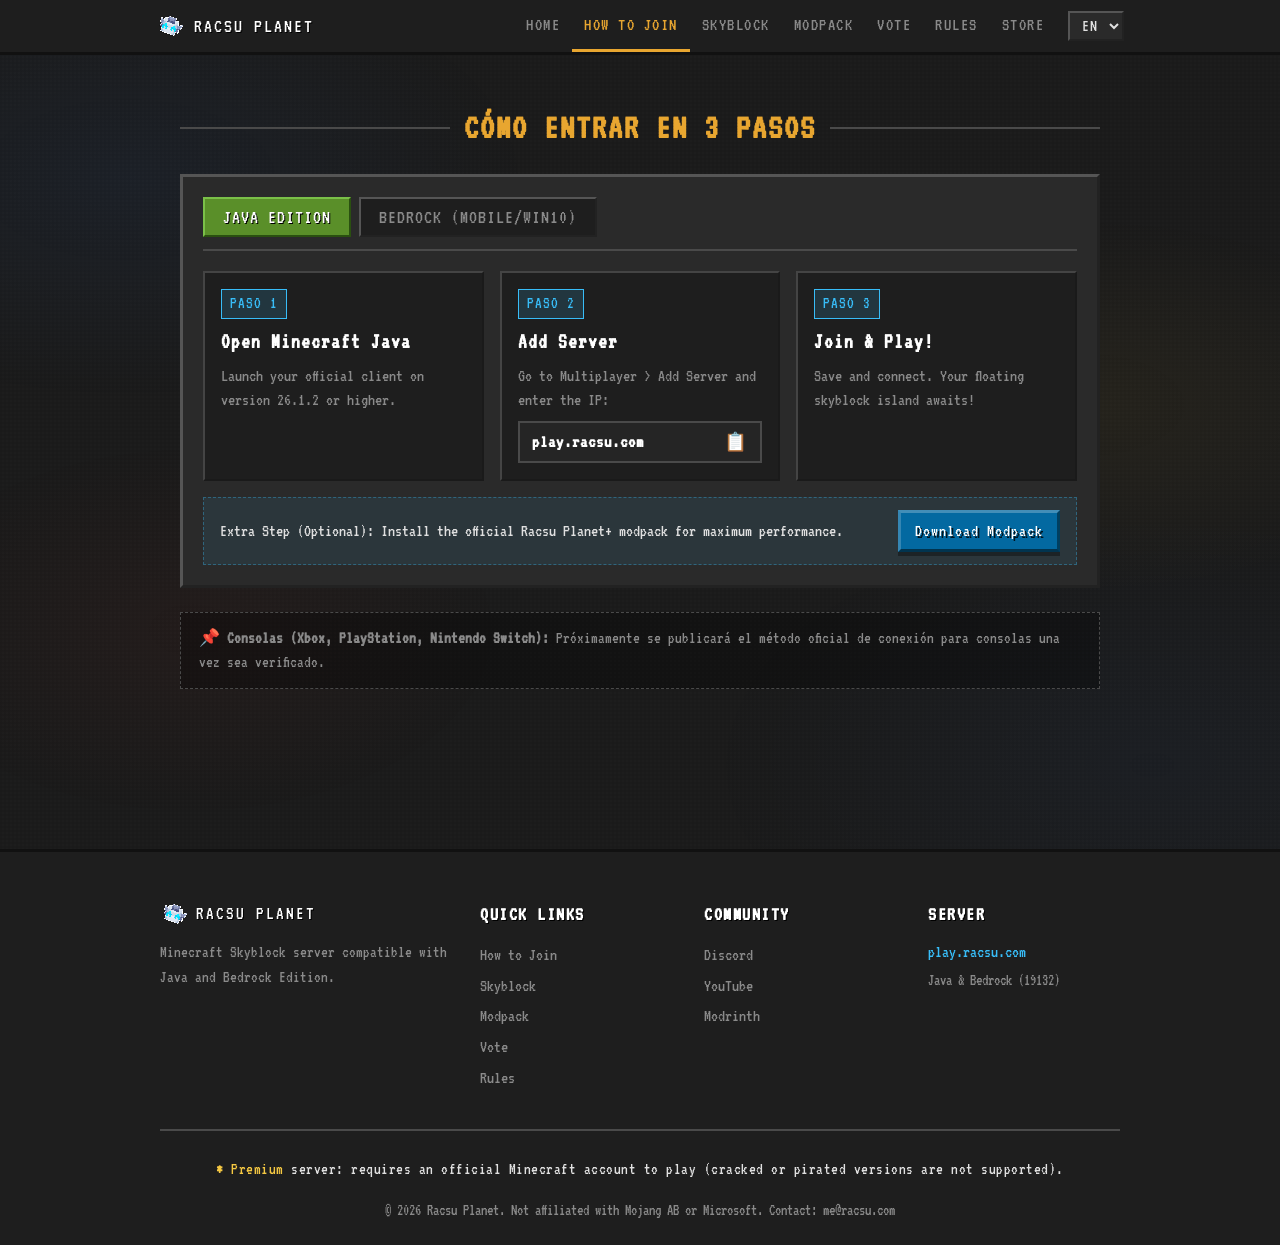
==== como-entrar/index.html @ 2c07a988 "feat: live server status and 3-step connection guide" ====
<!DOCTYPE html>
<html lang="es">
<head>
  <meta charset="UTF-8">
  <meta name="viewport" content="width=device-width, initial-scale=1.0">
  <title>Cómo Entrar a Racsu Planet | Guía Java & Bedrock</title>
  <meta name="description" content="Guía paso a paso para jugar en Racsu Planet Skyblock en Minecraft Java Edition (26.1.2+) y Bedrock Edition (Puerto 19132).">
  <link rel="canonical" href="https://racsu.com/como-entrar/">
  <link rel="icon" href="/resources/logo.png" type="image/png" sizes="32x32">
  <link href="https://fonts.googleapis.com/css2?family=VT323&display=swap" rel="stylesheet">
  <link rel="stylesheet" href="/assets/css/main.css">

  <!-- Open Graph / Twitter -->
  <meta property="og:title" content="Cómo Entrar a Racsu Planet | Guía Java & Bedrock">
  <meta property="og:description" content="Aprende a conectarte a play.racsu.com en 3 pasos en Java o Bedrock Edition.">
  <meta property="og:image" content="https://racsu.com/assets/og-image.png">
  <meta property="og:url" content="https://racsu.com/como-entrar/">
  <meta property="og:type" content="article">
  <meta name="twitter:card" content="summary_large_image">
</head>
<body>

  <!-- NAVBAR -->
  <nav class="navbar">
    <div class="navbar-inner">
      <a class="navbar-logo" href="/">
        <img src="/resources/logo.png" alt="Racsu Planet">
        <span>Racsu Planet</span>
      </a>
      <div class="nav-links">
        <a class="nav-link" href="/" data-i18n="nav_home">Inicio</a>
        <a class="nav-link active" href="/como-entrar" data-i18n="nav_how_to_join">Cómo Entrar</a>
        <a class="nav-link" href="/skyblock" data-i18n="nav_skyblock">Skyblock</a>
        <a class="nav-link" href="/modpack" data-i18n="nav_modpack">Modpack</a>
        <a class="nav-link" href="/votar" data-i18n="nav_vote">Votar</a>
        <a class="nav-link" href="/reglas" data-i18n="nav_rules">Reglas</a>
        <a class="nav-link" href="https://tienda.racsu.com" target="_blank" rel="noopener noreferrer" data-i18n="nav_store">Tienda</a>
      </div>
      <div class="lang-selector-container">
        <select id="lang-select" class="lang-select" onchange="changeLanguage(this.value)" aria-label="Language selector">
          <option value="es">ES</option>
          <option value="en">EN</option>
          <option value="pt">PT</option>
        </select>
      </div>
    </div>
  </nav>

  <main class="page-body">
    <header class="section-header" style="margin-top: 48px;">
      <span class="line"></span>
      <h1 style="font-size: 2.2rem; color: var(--ore-orange); text-transform: uppercase; letter-spacing: 2px;">Cómo Entrar en 3 Pasos</h1>
      <span class="line"></span>
    </header>

    <div class="guide-container">
      <div class="guide-tabs">
        <button class="tab-btn active" id="tab-btn-java" onclick="switchGuideTab('java')" data-i18n="guide_tab_java">Java Edition</button>
        <button class="tab-btn" id="tab-btn-bedrock" onclick="switchGuideTab('bedrock')" data-i18n="guide_tab_bedrock">Bedrock (Móvil/Win10)</button>
      </div>

      <!-- Java Steps -->
      <div class="steps-grid" id="guide-java-content">
        <div class="step-card">
          <span class="step-badge">Paso 1</span>
          <h3 data-i18n="guide_step1_java_title">Abre Minecraft Java</h3>
          <p data-i18n="guide_step1_java_desc">Inicia tu cliente oficial en versión 26.1.2 o superior.</p>
        </div>
        <div class="step-card">
          <span class="step-badge">Paso 2</span>
          <h3 data-i18n="guide_step2_java_title">Añadir Servidor</h3>
          <p data-i18n="guide_step2_java_desc">Entra a Multijugador > Añadir Servidor y escribe la IP:</p>
          <button class="copy-pill-btn" onclick="copyIP()">
            <strong id="ip-text">play.racsu.com</strong>
            <span>📋</span>
          </button>
        </div>
        <div class="step-card">
          <span class="step-badge">Paso 3</span>
          <h3 data-i18n="guide_step3_java_title">¡A Jugar!</h3>
          <p data-i18n="guide_step3_java_desc">Guarda y conéctate. ¡Tu isla flotante te espera!</p>
        </div>
      </div>

      <!-- Bedrock Steps -->
      <div class="steps-grid" id="guide-bedrock-content" style="display: none;">
        <div class="step-card">
          <span class="step-badge">Paso 1</span>
          <h3 data-i18n="guide_step1_bedrock_title">Abre Minecraft Bedrock</h3>
          <p data-i18n="guide_step1_bedrock_desc">Desde Windows 10/11, Android o iOS con cuenta oficial.</p>
        </div>
        <div class="step-card">
          <span class="step-badge">Paso 2</span>
          <h3 data-i18n="guide_step2_bedrock_title">Añadir a Servidores</h3>
          <p data-i18n="guide_step2_bedrock_desc">Pestaña Servidores > Añadir Servidor. Ingresa la IP y el Puerto:</p>
          <button class="copy-pill-btn" onclick="copyIP()" style="margin-bottom: 6px;">
            <span>IP: <strong>play.racsu.com</strong></span>
            <span>📋</span>
          </button>
          <button class="copy-pill-btn" onclick="copyBedrockPort()">
            <span>Puerto: <strong id="port-text">19132</strong></span>
            <span>📋</span>
          </button>
        </div>
        <div class="step-card">
          <span class="step-badge">Paso 3</span>
          <h3 data-i18n="guide_step3_bedrock_title">Conéctate</h3>
          <p data-i18n="guide_step3_bedrock_desc">Presiona Jugar y comienza tu aventura en Skyblock.</p>
        </div>
      </div>

      <!-- Modpack Extra -->
      <div class="step-modpack-extra">
        <p data-i18n="guide_modpack_tip">Paso Extra (Opcional): Instala el modpack oficial Racsu Planet+ para máxima optimización.</p>
        <a href="https://modrinth.com/modpack/racsu-planet" target="_blank" rel="noopener noreferrer" class="mc-btn sky-btn" style="padding: 6px 14px; font-size: 1.1rem;">
          <span data-i18n="guide_modpack_btn">Descargar Modpack</span>
        </a>
      </div>
    </div>

    <!-- Notice about Consoles (TODO pending confirmation) -->
    <div style="margin-top: 24px; padding: 14px 18px; background: rgba(0,0,0,0.3); border: 1px dashed var(--ore-border); font-size: 1.05rem; color: var(--ore-text-dim);">
      📌 <strong>Consolas (Xbox, PlayStation, Nintendo Switch):</strong> Próximamente se publicará el método oficial de conexión para consolas una vez sea verificado.
    </div>
  </main>

  <!-- FOOTER -->
  <footer class="site-footer">
    <div class="footer-inner">
      <div class="footer-brand">
        <a class="footer-logo" href="/">
          <img src="/resources/logo.png" alt="Racsu Planet">
          <span>Racsu Planet</span>
        </a>
        <p data-i18n="footer_brand_desc">Servidor de Minecraft Skyblock compatible con Java y Bedrock Edition.</p>
      </div>
      <div class="footer-col">
        <h3 data-i18n="footer_links_title">Links Rápidos</h3>
        <a href="/como-entrar" data-i18n="nav_how_to_join">Cómo Entrar</a>
        <a href="/skyblock" data-i18n="nav_skyblock">Skyblock</a>
        <a href="/modpack" data-i18n="nav_modpack">Modpack</a>
        <a href="/votar" data-i18n="nav_vote">Votar</a>
        <a href="/reglas" data-i18n="nav_rules">Reglas</a>
      </div>
      <div class="footer-col">
        <h3 data-i18n="footer_community_title">Comunidad</h3>
        <a href="https://discord.racsu.com" target="_blank" rel="noopener noreferrer">Discord</a>
        <a href="https://www.youtube.com/@RacsuPlanet" target="_blank" rel="noopener noreferrer">YouTube</a>
        <a href="https://modrinth.com/server/racsuplanet" target="_blank" rel="noopener noreferrer">Modrinth</a>
      </div>
      <div class="footer-col">
        <h3 data-i18n="footer_server_title">Servidor</h3>
        <p style="color:var(--ore-sky); font-size:1.1rem;">play.racsu.com</p>
        <p style="color:var(--ore-text-dim); font-size:1rem; margin-top:4px;">Java & Bedrock (19132)</p>
      </div>
    </div>
    <div class="footer-bottom">
      <p class="footer-disclaimer" id="disclaimer" data-i18n="footer_disclaimer" data-i18n-html="true"><span class="hl-star">*</span> Servidor <span class="hl-gold">Premium</span>: requiere una cuenta legal de Minecraft para jugar (no compatible con versiones crackeadas o pirateadas).</p>
      <p data-i18n="footer_copyright">© 2026 Racsu Planet. No afiliado con Mojang AB ni Microsoft. Contacto: me@racsu.com</p>
    </div>
  </footer>

  <script src="/assets/js/i18n.js"></script>
  <script src="/assets/js/main.js"></script>
</body>
</html>
---- assets/css/main.css ----
/* ─── RACSU PLANET OREUI DESIGN SYSTEM & STYLES ─── */
:root {
  --ore-bg: #1a1a1a;
  --ore-panel: #2a2a2a;
  --ore-panel-light: #3a3a3a;
  --ore-panel-dark: #1e1e1e;
  --ore-border: #4a4a4a;
  --ore-border-dark: #111111;
  --ore-green: #5a8f29;
  --ore-green-hover: #6aaf32;
  --ore-green-dark: #3d6b1a;
  --ore-red: #c13b2a;
  --ore-red-hover: #d4483a;
  --ore-orange: #e8a630;
  --ore-gold: #f5c842;
  --ore-blue: #5865F2;
  --ore-sky: #38bdf8;
  --ore-sky-dark: #0ea5e9;
  --ore-text: #e0e0e0;
  --ore-text-dim: #8a8a8a;
  --ore-text-bright: #ffffff;
  --ore-shadow: rgba(0, 0, 0, 0.5);
  --font-pixel: 'VT323', monospace;
  --font-sans: system-ui, -apple-system, BlinkMacSystemFont, 'Segoe UI', Roboto, sans-serif;
}

html {
  scroll-behavior: smooth;
  scroll-padding-top: 64px;
  overflow-x: hidden;
  width: 100%;
}

* {
  margin: 0;
  padding: 0;
  box-sizing: border-box;
}

body {
  background: var(--ore-bg);
  color: var(--ore-text);
  font-family: var(--font-pixel);
  min-height: 100vh;
  overflow-x: hidden;
  width: 100%;
  image-rendering: pixelated;
  line-height: 1.4;
}

/* ─── PIXELATED GRID OVERLAY ─── */
body::before {
  content: '';
  position: fixed;
  inset: 0;
  background:
    repeating-linear-gradient(0deg, transparent, transparent 2px, rgba(255, 255, 255, 0.008) 2px, rgba(255, 255, 255, 0.008) 4px),
    repeating-linear-gradient(90deg, transparent, transparent 2px, rgba(255, 255, 255, 0.008) 2px, rgba(255, 255, 255, 0.008) 4px);
  z-index: 0;
  pointer-events: none;
}

/* ─── AMBIENT COLOR GLOWS ─── */
body::after {
  content: '';
  position: fixed;
  inset: 0;
  background:
    radial-gradient(ellipse 45% 35% at 10% 20%, rgba(56, 130, 248, 0.06) 0%, transparent 70%),
    radial-gradient(ellipse 40% 30% at 85% 45%, rgba(245, 200, 66, 0.05) 0%, transparent 70%),
    radial-gradient(ellipse 35% 30% at 15% 70%, rgba(220, 60, 40, 0.045) 0%, transparent 70%),
    radial-gradient(ellipse 50% 40% at 90% 85%, rgba(56, 130, 248, 0.04) 0%, transparent 70%);
  z-index: 0;
  pointer-events: none;
}

/* ─── NAVBAR ─── */
.navbar {
  background: var(--ore-panel-dark);
  border-bottom: 3px solid var(--ore-border-dark);
  position: sticky;
  top: 0;
  z-index: 100;
}

.navbar-inner {
  display: flex;
  align-items: center;
  height: 52px;
  max-width: 1000px;
  margin: 0 auto;
  padding: 0 16px;
}

.navbar-logo {
  display: flex;
  align-items: center;
  gap: 10px;
  padding: 0;
  text-decoration: none;
}

.navbar-logo img {
  width: 28px;
  height: 28px;
  object-fit: contain;
  image-rendering: pixelated;
}

.navbar-logo span {
  font-size: 1.25rem;
  color: var(--ore-text-bright);
  text-transform: uppercase;
  letter-spacing: 2px;
  text-shadow: 1px 1px 0 #000;
}

.nav-links {
  display: flex;
  align-items: center;
  gap: 0;
  margin-left: auto;
}

.nav-link {
  display: flex;
  align-items: center;
  padding: 0 12px;
  font-family: var(--font-pixel);
  font-size: 1.15rem;
  color: var(--ore-text-dim);
  text-decoration: none;
  text-transform: uppercase;
  letter-spacing: 1.5px;
  border-bottom: 3px solid transparent;
  transition: color 0.15s, border-color 0.15s;
  height: 52px;
}

.nav-link:hover {
  color: var(--ore-text-bright);
}

.nav-link.active {
  color: var(--ore-orange);
  border-bottom-color: var(--ore-orange);
}

/* ─── LANGUAGE SELECTOR ─── */
.lang-selector-container {
  display: flex;
  align-items: center;
  margin-left: 12px;
}

.lang-select {
  background: var(--ore-panel);
  border: 2px solid var(--ore-border);
  border-top-color: #555;
  border-left-color: #555;
  border-right-color: #222;
  border-bottom-color: #222;
  color: var(--ore-text);
  font-family: var(--font-pixel);
  font-size: 1.1rem;
  padding: 3px 8px;
  cursor: pointer;
  outline: none;
  text-transform: uppercase;
  letter-spacing: 1px;
  transition: border-color 0.1s, background-color 0.1s;
}

.lang-select:hover {
  border-color: var(--ore-orange);
  background: var(--ore-panel-light);
  color: var(--ore-text-bright);
}

.lang-select:focus {
  border-color: var(--ore-gold);
}

.lang-select option {
  background: var(--ore-panel-dark);
  color: var(--ore-text);
}

/* ─── HERO SECTION ─── */
.hero {
  position: relative;
  z-index: 1;
  text-align: center;
  padding: 56px 20px 48px;
  overflow: hidden;
  background: url('/resources/banner.png') center center / cover no-repeat;
}

.hero::before {
  content: '';
  position: absolute;
  inset: 0;
  background:
    linear-gradient(180deg, rgba(26, 26, 26, 0.65) 0%, rgba(26, 26, 26, 0.88) 100%),
    radial-gradient(ellipse 80% 60% at 50% 40%, rgba(56, 189, 248, 0.08) 0%, transparent 70%),
    radial-gradient(ellipse 50% 30% at 50% 100%, rgba(90, 143, 41, 0.12) 0%, transparent 60%);
  pointer-events: none;
  z-index: 0;
}

.hero > * {
  position: relative;
  z-index: 1;
}

.logo-wrap {
  display: inline-block;
  width: 130px;
  height: 130px;
  margin-bottom: 12px;
}

.logo-wrap img {
  width: 100%;
  height: 100%;
  object-fit: contain;
  filter: drop-shadow(0 4px 16px rgba(0, 0, 0, 0.9));
  animation: float 3.5s ease-in-out infinite;
}

@keyframes float {
  0%, 100% { transform: translateY(0); }
  50% { transform: translateY(-8px); }
}

.hero h1 {
  font-size: clamp(2.8rem, 9vw, 4.6rem);
  text-transform: uppercase;
  color: var(--ore-text-bright);
  text-shadow: 3px 3px 0 #000, 1px 1px 0 #000;
  letter-spacing: 3px;
  line-height: 1;
}

.hero .tagline {
  font-size: 1.45rem;
  color: var(--ore-text-dim);
  margin-top: 8px;
  letter-spacing: 1px;
}

.hero .tagline .hl {
  color: var(--ore-green);
  text-shadow: 1px 1px 0 rgba(0, 0, 0, 0.5);
}

.hero .tagline .hl-star {
  color: var(--ore-gold);
  font-size: 1.4rem;
  margin-left: 2px;
  vertical-align: text-top;
  text-decoration: none;
  display: inline-block;
  cursor: pointer;
  line-height: 1;
  transition: transform 0.15s, color 0.15s;
}

.hero .tagline .hl-star:hover {
  color: #fff;
  transform: scale(1.3);
}

/* ─── LIVE SERVER STATUS BAR ─── */
.live-status-bar {
  display: inline-flex;
  flex-wrap: wrap;
  align-items: center;
  justify-content: center;
  gap: 14px;
  margin-top: 18px;
  padding: 8px 18px;
  background: rgba(18, 18, 18, 0.85);
  border: 2px solid var(--ore-border);
  border-top-color: #555;
  border-left-color: #555;
  border-right-color: #1a1a1a;
  border-bottom-color: #1a1a1a;
  box-shadow: 0 4px 12px rgba(0, 0, 0, 0.6);
  font-size: 1.15rem;
  letter-spacing: 0.5px;
}

.status-indicator {
  display: inline-flex;
  align-items: center;
  gap: 8px;
  font-weight: bold;
}

.status-dot {
  width: 10px;
  height: 10px;
  border-radius: 50%;
  display: inline-block;
  background: #888;
}

.status-dot.online {
  background: #22c55e;
  box-shadow: 0 0 10px #22c55e;
  animation: pulse-dot 2s infinite;
}

.status-dot.offline {
  background: #ef4444;
  box-shadow: 0 0 8px #ef4444;
}

@keyframes pulse-dot {
  0%, 100% { transform: scale(1); opacity: 1; }
  50% { transform: scale(1.2); opacity: 0.75; }
}

.status-players {
  color: var(--ore-text-bright);
}

.status-players strong {
  color: var(--ore-green-hover);
}

.status-version {
  color: var(--ore-sky);
  padding-left: 8px;
  border-left: 1px solid rgba(255, 255, 255, 0.15);
}

.status-discord {
  color: #a5b4fc;
  padding-left: 8px;
  border-left: 1px solid rgba(255, 255, 255, 0.15);
  display: inline-flex;
  align-items: center;
  gap: 6px;
}

.status-discord svg {
  width: 16px;
  height: 16px;
}

/* ─── HERO CTA BUTTONS ─── */
.hero-btns {
  display: flex;
  flex-direction: column;
  align-items: center;
  gap: 12px;
  margin-top: 24px;
}

.connect-card {
  background: linear-gradient(135deg, var(--ore-green) 0%, var(--ore-green-dark) 100%);
  border: 3px solid;
  border-top-color: #7ac048;
  border-left-color: #7ac048;
  border-right-color: #2a5010;
  border-bottom-color: #2a5010;
  padding: 14px 28px;
  min-width: 290px;
  display: inline-flex;
  align-items: center;
  justify-content: center;
  cursor: copy;
  position: relative;
  transition: filter 0.15s, transform 0.1s;
  box-shadow: 0 4px 10px rgba(0, 0, 0, 0.4);
}

.connect-card:hover {
  filter: brightness(1.1);
  transform: translateY(-1px);
}

.connect-card:hover::after {
  content: '';
  position: absolute;
  inset: -4px;
  border: 2px solid rgba(255, 255, 255, 0.5);
  pointer-events: none;
}

.connect-card:active {
  transform: translateY(2px);
}

.connect-card .cc-info {
  text-align: center;
}

.connect-card .cc-info strong {
  display: block;
  font-size: 1.8rem;
  color: #fff;
  text-shadow: 2px 2px 0 rgba(0, 0, 0, 0.6);
  letter-spacing: 2px;
}

.connect-card .cc-info span {
  font-size: 1.05rem;
  color: rgba(255, 255, 255, 0.85);
  display: block;
}

/* Secondary Modrinth Hero CTA */
.hero-modrinth-cta {
  display: inline-flex;
  align-items: center;
  gap: 8px;
  margin-top: 8px;
  padding: 6px 14px;
  background: rgba(0, 0, 0, 0.4);
  border: 1px solid rgba(255, 255, 255, 0.15);
  color: var(--ore-text);
  font-size: 1.1rem;
  text-decoration: none;
  letter-spacing: 1px;
  transition: background 0.15s, border-color 0.15s, color 0.15s;
}

.hero-modrinth-cta:hover {
  background: rgba(56, 189, 248, 0.15);
  border-color: var(--ore-sky);
  color: var(--ore-text-bright);
}

.hero-modrinth-cta img {
  width: 18px;
  height: 18px;
  filter: brightness(0) invert(1);
}

/* ─── MINECRAFT BUTTONS ─── */
.mc-btn {
  display: inline-flex;
  align-items: center;
  justify-content: center;
  gap: 10px;
  padding: 12px 24px;
  font-family: var(--font-pixel);
  font-size: 1.25rem;
  color: var(--ore-text-bright);
  text-decoration: none;
  text-shadow: 2px 2px 0 rgba(0, 0, 0, 0.8);
  letter-spacing: 1px;
  cursor: pointer;
  border: 3px solid;
  border-top-color: rgba(255, 255, 255, 0.25);
  border-left-color: rgba(255, 255, 255, 0.2);
  border-right-color: rgba(0, 0, 0, 0.4);
  border-bottom-color: rgba(0, 0, 0, 0.5);
  box-shadow: 0 4px 0 rgba(0, 0, 0, 0.35);
  position: relative;
  transition: filter 0.1s, transform 0.1s;
}

.mc-btn:hover {
  filter: brightness(1.2);
  transform: translateY(-1px);
}

.mc-btn:hover::after {
  content: '';
  position: absolute;
  inset: -4px;
  border: 2px solid rgba(255, 255, 255, 0.5);
  pointer-events: none;
}

.mc-btn:active {
  transform: translateY(2px);
  box-shadow: 0 1px 0 rgba(0, 0, 0, 0.3);
}

.mc-btn.green {
  background: var(--ore-green);
}

.mc-btn.sky-btn {
  background: #0369a1;
}

.mc-btn.gold-btn {
  background: #b45309;
}

/* ─── PAGE WRAPPER ─── */
.page-body {
  position: relative;
  z-index: 1;
  max-width: 960px;
  margin: 0 auto;
  padding: 0 20px 80px;
  overflow-x: hidden;
}

/* ─── SECTIONS ─── */
.section {
  margin-top: 56px;
  animation: fadeIn .4s ease both;
}

.section-header {
  display: flex;
  align-items: center;
  gap: 14px;
  margin-bottom: 22px;
}

.section-header .line {
  flex: 1;
  height: 2px;
  background: var(--ore-border);
}

.section-header h2 {
  font-size: 1.85rem;
  text-transform: uppercase;
  color: var(--ore-orange);
  text-shadow: 2px 2px 0 #000;
  letter-spacing: 2px;
  white-space: nowrap;
}

/* ─── 3-STEP CONNECTION GUIDE ─── */
.guide-container {
  background: var(--ore-panel);
  border: 3px solid var(--ore-border);
  border-top-color: #555;
  border-left-color: #555;
  border-right-color: #222;
  border-bottom-color: #222;
  padding: 20px;
}

.guide-tabs {
  display: flex;
  gap: 8px;
  border-bottom: 2px solid var(--ore-border);
  padding-bottom: 12px;
  margin-bottom: 20px;
}

.tab-btn {
  background: var(--ore-panel-dark);
  border: 2px solid var(--ore-border);
  border-top-color: #555;
  border-left-color: #555;
  border-right-color: #222;
  border-bottom-color: #222;
  color: var(--ore-text-dim);
  font-family: var(--font-pixel);
  font-size: 1.25rem;
  padding: 8px 18px;
  cursor: pointer;
  letter-spacing: 1px;
  text-transform: uppercase;
  transition: all 0.15s;
}

.tab-btn:hover {
  color: var(--ore-text-bright);
  background: var(--ore-panel-light);
}

.tab-btn.active {
  background: var(--ore-green);
  color: #fff;
  border-color: #7ac048;
  border-right-color: #2a5010;
  border-bottom-color: #2a5010;
  text-shadow: 1px 1px 0 #000;
}

.steps-grid {
  display: grid;
  grid-template-columns: repeat(3, 1fr);
  gap: 16px;
}

@media(max-width: 768px) {
  .steps-grid {
    grid-template-columns: 1fr;
  }
}

.step-card {
  background: var(--ore-panel-dark);
  border: 2px solid var(--ore-border);
  border-top-color: #444;
  border-left-color: #444;
  border-right-color: #1a1a1a;
  border-bottom-color: #1a1a1a;
  padding: 16px;
  display: flex;
  flex-direction: column;
  gap: 8px;
  position: relative;
}

.step-badge {
  display: inline-block;
  background: rgba(56, 189, 248, 0.15);
  border: 1px solid var(--ore-sky);
  color: var(--ore-sky);
  font-size: 1.05rem;
  padding: 2px 8px;
  text-transform: uppercase;
  letter-spacing: 1px;
  align-self: flex-start;
}

.step-card h3 {
  font-size: 1.35rem;
  color: var(--ore-text-bright);
  letter-spacing: 1px;
}

.step-card p {
  font-size: 1.1rem;
  color: var(--ore-text-dim);
  line-height: 1.35;
}

.copy-pill-btn {
  margin-top: auto;
  padding: 8px 12px;
  background: #252525;
  border: 2px solid var(--ore-border);
  color: var(--ore-text-bright);
  font-family: var(--font-pixel);
  font-size: 1.15rem;
  cursor: pointer;
  display: inline-flex;
  align-items: center;
  justify-content: space-between;
  letter-spacing: 1px;
  transition: all 0.15s;
}

.copy-pill-btn:hover {
  background: #333;
  border-color: var(--ore-gold);
  color: var(--ore-gold);
}

.step-modpack-extra {
  margin-top: 16px;
  padding: 12px 16px;
  background: rgba(56, 189, 248, 0.08);
  border: 1px dashed rgba(56, 189, 248, 0.35);
  display: flex;
  align-items: center;
  justify-content: space-between;
  flex-wrap: wrap;
  gap: 12px;
}

.step-modpack-extra p {
  font-size: 1.1rem;
  color: var(--ore-text);
}

/* ─── SKYBLOCK FEATURES ─── */
.main-features-grid {
  display: grid;
  grid-template-columns: 1fr 1fr;
  gap: 16px;
  margin-bottom: 16px;
}

@media(max-width: 768px) {
  .main-features-grid {
    grid-template-columns: 1fr;
  }
}

.main-feat-card {
  background: var(--ore-panel);
  border: 3px solid;
  border-top-color: #555;
  border-left-color: #555;
  border-right-color: #222;
  border-bottom-color: #222;
  display: flex;
  flex-direction: column;
  overflow: hidden;
  transition: transform 0.2s, filter 0.2s;
  position: relative;
}

.main-feat-card:hover {
  transform: translateY(-2px);
  filter: brightness(1.08);
}

.main-feat-card:hover::after {
  content: '';
  position: absolute;
  inset: -4px;
  border: 2px solid rgba(255, 255, 255, 0.45);
  pointer-events: none;
}

.main-feat-image {
  width: 100%;
  aspect-ratio: 4/3;
  border-bottom: 3px solid var(--ore-border-dark);
  background: #111;
  overflow: hidden;
}

.main-feat-image img {
  width: 100%;
  height: 100%;
  object-fit: cover;
  transition: transform 0.3s;
}

.main-feat-card:hover .main-feat-image img {
  transform: scale(1.05);
}

.main-feat-text {
  padding: 18px 20px;
  display: flex;
  flex-direction: column;
  gap: 4px;
}

.main-feat-text strong {
  font-size: 1.6rem;
  color: var(--ore-text-bright);
  text-transform: uppercase;
  letter-spacing: 1.5px;
  text-shadow: 2px 2px 0 #000;
}

.main-feat-subtitle {
  font-size: 1.05rem;
  color: var(--ore-text-dim);
  margin-bottom: 4px;
}

.main-feat-desc {
  font-size: 1.15rem;
  color: var(--ore-text);
  line-height: 1.35;
}

.features-grid {
  display: grid;
  grid-template-columns: 1fr 1fr;
  gap: 12px;
}

@media(max-width: 560px) {
  .features-grid {
    grid-template-columns: 1fr;
  }
}

.feat-card {
  background: var(--ore-panel);
  border: 3px solid;
  border-top-color: #555;
  border-left-color: #555;
  border-right-color: #222;
  border-bottom-color: #222;
  padding: 16px 20px;
}

.feat-text strong {
  display: block;
  font-size: 1.3rem;
  color: var(--ore-text-bright);
  text-transform: uppercase;
  letter-spacing: 1px;
  text-shadow: 1px 1px 0 #000;
}

.feat-text span {
  display: block;
  font-size: 1.05rem;
  color: var(--ore-text-dim);
  margin-top: 4px;
}

/* ─── YOUTUBE TRAILER FACADE ─── */
.trailer-facade-wrap {
  position: relative;
  width: 100%;
  aspect-ratio: 16 / 9;
  background: #000;
  border: 3px solid var(--ore-border);
  border-top-color: #555;
  border-left-color: #555;
  border-right-color: #222;
  border-bottom-color: #222;
  overflow: hidden;
  cursor: pointer;
}

.trailer-facade-thumb {
  width: 100%;
  height: 100%;
  object-fit: cover;
  display: block;
  transition: transform 0.3s, filter 0.3s;
}

.trailer-facade-wrap:hover .trailer-facade-thumb {
  transform: scale(1.03);
  filter: brightness(1.1);
}

.trailer-play-btn {
  position: absolute;
  top: 50%;
  left: 50%;
  transform: translate(-50%, -50%);
  width: 72px;
  height: 50px;
  background: rgba(220, 38, 38, 0.9);
  border: 2px solid #fff;
  display: flex;
  align-items: center;
  justify-content: center;
  box-shadow: 0 4px 20px rgba(0, 0, 0, 0.8);
  transition: transform 0.2s, background 0.2s;
}

.trailer-play-btn::after {
  content: '';
  width: 0;
  height: 0;
  border-style: solid;
  border-width: 10px 0 10px 18px;
  border-color: transparent transparent transparent #ffffff;
  margin-left: 4px;
}

.trailer-facade-wrap:hover .trailer-play-btn {
  transform: translate(-50%, -50%) scale(1.15);
  background: #dc2626;
}

.trailer-facade-wrap iframe {
  width: 100%;
  height: 100%;
  border: none;
}

/* ─── ACCESSIBLE GALLERY CARRUSEL ─── */
.gallery-wrap {
  position: relative;
  background: var(--ore-panel);
  border: 3px solid var(--ore-border);
  border-top-color: #555;
  border-left-color: #555;
  border-right-color: #222;
  border-bottom-color: #222;
  overflow: hidden;
}

.gallery-slider {
  display: flex;
  transition: transform 0.35s cubic-bezier(0.2, 0.8, 0.2, 1);
  width: 100%;
}

.gallery-slide {
  min-width: 100%;
  aspect-ratio: 16 / 9;
  position: relative;
  overflow: hidden;
  background: #111;
}

.gallery-slide img {
  width: 100%;
  height: 100%;
  object-fit: cover;
}

.gallery-caption {
  position: absolute;
  bottom: 0;
  left: 0;
  right: 0;
  padding: 16px 20px;
  background: linear-gradient(180deg, transparent 0%, rgba(0, 0, 0, 0.9) 100%);
  color: #fff;
}

.gallery-caption h4 {
  font-size: 1.4rem;
  letter-spacing: 1px;
}

.gallery-caption p {
  font-size: 1.05rem;
  color: var(--ore-text-dim);
}

.gallery-nav {
  display: flex;
  align-items: center;
  justify-content: space-between;
  padding: 12px 16px;
  background: var(--ore-panel-dark);
  border-top: 2px solid var(--ore-border-dark);
}

.gallery-btn {
  background: var(--ore-panel);
  border: 2px solid var(--ore-border);
  color: var(--ore-text-bright);
  font-family: var(--font-pixel);
  font-size: 1.2rem;
  padding: 4px 14px;
  cursor: pointer;
  letter-spacing: 1px;
}

.gallery-btn:hover {
  background: var(--ore-panel-light);
  border-color: var(--ore-gold);
}

/* ─── RANKING TABLE ─── */
.ranking-wrap {
  background: var(--ore-panel);
  border: 3px solid var(--ore-border);
  border-top-color: #555;
  border-left-color: #555;
  border-right-color: #222;
  border-bottom-color: #222;
  overflow-x: auto;
}

.ranking-demo-notice {
  background: rgba(245, 200, 66, 0.12);
  border-bottom: 2px solid var(--ore-gold);
  padding: 10px 16px;
  font-size: 1.1rem;
  color: var(--ore-gold);
  letter-spacing: 0.5px;
  text-align: center;
}

.ranking-table {
  width: 100%;
  border-collapse: collapse;
  text-align: left;
  font-size: 1.15rem;
}

.ranking-table th,
.ranking-table td {
  padding: 12px 16px;
  border-bottom: 1px solid var(--ore-border);
}

.ranking-table th {
  background: var(--ore-panel-dark);
  color: var(--ore-orange);
  text-transform: uppercase;
  letter-spacing: 1px;
}

.ranking-table tr:hover {
  background: rgba(255, 255, 255, 0.03);
}

.rank-badge {
  font-weight: bold;
  padding: 2px 8px;
  display: inline-block;
  border-radius: 2px;
}

.rank-1 { color: #f59e0b; }
.rank-2 { color: #94a3b8; }
.rank-3 { color: #b45309; }

/* ─── VOTING SECTION ─── */
.vote-grid {
  display: grid;
  grid-template-columns: repeat(auto-fill, minmax(280px, 1fr));
  gap: 14px;
}

.vote-card {
  background: var(--ore-panel);
  border: 3px solid var(--ore-border);
  border-top-color: #555;
  border-left-color: #555;
  border-right-color: #222;
  border-bottom-color: #222;
  padding: 14px 18px;
  display: flex;
  align-items: center;
  justify-content: space-between;
  text-decoration: none;
  color: var(--ore-text);
  transition: transform 0.15s, border-color 0.15s;
}

.vote-card:hover {
  transform: translateY(-2px);
  border-color: var(--ore-gold);
  background: var(--ore-panel-light);
}

.vote-card strong {
  display: block;
  font-size: 1.3rem;
  color: var(--ore-text-bright);
}

.vote-card span {
  font-size: 1rem;
  color: var(--ore-gold);
}

.vote-card .vote-arrow {
  font-size: 1.5rem;
  color: var(--ore-text-dim);
}

/* ─── RULES ACCORDION & SEARCH ─── */
.rules-search-wrap {
  margin-bottom: 20px;
}

.rules-search-input {
  width: 100%;
  padding: 10px 16px;
  background: var(--ore-panel-dark);
  border: 2px solid var(--ore-border);
  color: var(--ore-text-bright);
  font-family: var(--font-pixel);
  font-size: 1.25rem;
  letter-spacing: 1px;
  outline: none;
}

.rules-search-input:focus {
  border-color: var(--ore-orange);
}

.rule-category-card {
  background: var(--ore-panel);
  border: 3px solid var(--ore-border);
  border-top-color: #555;
  border-left-color: #555;
  border-right-color: #222;
  border-bottom-color: #222;
  margin-bottom: 16px;
  overflow: hidden;
}

.rule-category-header {
  padding: 14px 18px;
  background: var(--ore-panel-dark);
  border-bottom: 2px solid var(--ore-border-dark);
  display: flex;
  align-items: center;
  justify-content: space-between;
  cursor: pointer;
}

.rule-category-header h3 {
  font-size: 1.45rem;
  color: var(--ore-gold);
  letter-spacing: 1.5px;
}

.rule-list {
  list-style: none;
  padding: 12px 18px;
}

.rule-item {
  padding: 8px 0;
  border-bottom: 1px solid rgba(255, 255, 255, 0.05);
  display: flex;
  gap: 12px;
  font-size: 1.15rem;
  line-height: 1.4;
}

.rule-item:last-child {
  border-bottom: none;
}

.rule-num {
  font-weight: bold;
  color: var(--ore-sky);
  min-width: 28px;
}

.rules-disclaimer-card {
  margin-top: 24px;
  padding: 16px 20px;
  background: rgba(220, 38, 38, 0.12);
  border: 2px solid var(--ore-red);
  color: #fff;
  font-size: 1.15rem;
  line-height: 1.45;
  letter-spacing: 0.5px;
}

.rules-disclaimer-card strong {
  color: var(--ore-red-hover);
}

/* ─── NOVEDADES / NEWS ─── */
.news-grid {
  display: grid;
  grid-template-columns: repeat(auto-fill, minmax(280px, 1fr));
  gap: 16px;
}

.news-card {
  background: var(--ore-panel);
  border: 3px solid var(--ore-border);
  border-top-color: #555;
  border-left-color: #555;
  border-right-color: #222;
  border-bottom-color: #222;
  padding: 18px;
  display: flex;
  flex-direction: column;
  gap: 8px;
}

.news-date {
  font-size: 1rem;
  color: var(--ore-sky);
}

.news-card h3 {
  font-size: 1.4rem;
  color: var(--ore-text-bright);
}

.news-card p {
  font-size: 1.1rem;
  color: var(--ore-text-dim);
  line-height: 1.35;
}

/* ─── MODPACK CARD ─── */
.modpack-card {
  background: var(--ore-panel);
  border: 3px solid;
  border-top-color: #555;
  border-left-color: #555;
  border-right-color: #222;
  border-bottom-color: #222;
  overflow: hidden;
  display: grid;
  grid-template-columns: 1fr 1fr;
}

@media(max-width: 600px) {
  .modpack-card {
    grid-template-columns: 1fr;
  }
}

.modpack-image {
  position: relative;
  overflow: hidden;
  background: linear-gradient(135deg, #0c4a6e 0%, #1e1e1e 100%);
  min-height: 240px;
}

.modpack-image img {
  width: 100%;
  height: 100%;
  object-fit: contain;
  image-rendering: pixelated;
  display: block;
  padding: 24px;
}

.modpack-content {
  padding: 24px;
  display: flex;
  flex-direction: column;
  justify-content: center;
  gap: 14px;
}

.modpack-content strong {
  display: block;
  font-size: 1.8rem;
  color: var(--ore-sky);
  text-shadow: 2px 2px 0 #000;
  letter-spacing: 1px;
}

.modpack-content .modpack-subtitle {
  font-size: 1.05rem;
  color: rgba(255, 255, 255, 0.6);
  display: block;
  margin-top: -8px;
}

.modpack-tags {
  display: flex;
  flex-wrap: wrap;
  gap: 6px;
}

.modpack-tag {
  display: inline-block;
  padding: 2px 8px;
  background: rgba(56, 189, 248, 0.15);
  border: 1px solid rgba(56, 189, 248, 0.4);
  color: var(--ore-sky);
  font-size: 0.95rem;
  text-transform: uppercase;
  letter-spacing: 1px;
}

.modpack-content p {
  font-size: 1.15rem;
  color: var(--ore-text-dim);
  line-height: 1.45;
}

/* ─── DISCORD & COMMUNITY ─── */
.discord-layout {
  display: flex;
  flex-direction: column;
  align-items: center;
  gap: 16px;
  max-width: 100%;
  margin: 0 auto;
}

.discord-embed-wrap {
  width: 100%;
  max-width: 480px;
  background: var(--ore-panel);
  border: 3px solid;
  border-top-color: #555;
  border-left-color: #555;
  border-right-color: #222;
  border-bottom-color: #222;
  overflow: hidden;
}

.discord-embed-wrap iframe {
  width: 100%;
  height: 300px;
  border: none;
  display: block;
}

/* ─── FOOTER ─── */
.site-footer {
  position: relative;
  z-index: 2;
  background: var(--ore-panel-dark);
  border-top: 3px solid var(--ore-border-dark);
  margin-top: 80px;
  padding: 48px 20px 24px;
}

.footer-inner {
  max-width: 960px;
  margin: 0 auto;
  display: grid;
  grid-template-columns: 1.5fr 1fr 1fr 1fr;
  gap: 32px;
}

@media(max-width: 768px) {
  .footer-inner {
    grid-template-columns: 1fr;
    gap: 28px;
  }
}

.footer-brand {
  display: flex;
  flex-direction: column;
  gap: 12px;
}

.footer-logo {
  display: flex;
  align-items: center;
  gap: 8px;
  text-decoration: none;
}

.footer-logo img {
  width: 28px;
  height: 28px;
  object-fit: contain;
  image-rendering: pixelated;
}

.footer-logo span {
  font-size: 1.2rem;
  color: var(--ore-text-bright);
  text-transform: uppercase;
  letter-spacing: 2px;
  text-shadow: 1px 1px 0 #000;
}

.footer-brand p {
  font-size: 1.05rem;
  color: var(--ore-text-dim);
  line-height: 1.45;
}

.footer-col h3 {
  font-size: 1.25rem;
  color: var(--ore-text-bright);
  text-transform: uppercase;
  letter-spacing: 1.5px;
  text-shadow: 1px 1px 0 #000;
  margin-bottom: 12px;
}

.footer-col a {
  display: block;
  font-size: 1.1rem;
  color: var(--ore-text-dim);
  text-decoration: none;
  padding: 3px 0;
  transition: color 0.15s;
}

.footer-col a:hover {
  color: var(--ore-green);
}

.footer-bottom {
  max-width: 960px;
  margin: 0 auto;
  margin-top: 36px;
  padding: 20px 0 0;
  border-top: 2px solid var(--ore-border);
  text-align: center;
  font-size: 1rem;
  color: var(--ore-text-dim);
}

.footer-disclaimer {
  font-size: 1.05rem;
  color: var(--ore-text);
  margin-bottom: 10px;
  letter-spacing: 0.5px;
  line-height: 1.4;
  padding: 6px 12px;
  display: inline-block;
  border: 1px solid transparent;
  transition: background-color 0.3s, border-color 0.3s;
}

.footer-disclaimer:target {
  background: rgba(245, 200, 66, 0.1);
  border-color: rgba(245, 200, 66, 0.4);
  color: var(--ore-text-bright);
}

.hl-star {
  color: var(--ore-gold);
  font-weight: bold;
}

.hl-gold {
  color: var(--ore-gold);
}

/* ─── ANIMATIONS & RESPONSIVE ─── */
@keyframes fadeIn {
  from { opacity: 0; transform: translateY(10px); }
  to { opacity: 1; transform: translateY(0); }
}

@media(max-width: 700px) {
  .nav-links {
    display: none;
  }
  .navbar-inner {
    justify-content: space-between;
  }
  .lang-selector-container {
    margin-left: auto;
  }
}

/* Accessibility: respect user preference for reduced motion */
@media (prefers-reduced-motion: reduce) {
  *, *::before, *::after {
    animation-duration: 0.001ms !important;
    animation-iteration-count: 1 !important;
    transition-duration: 0.001ms !important;
    scroll-behavior: auto !important;
  }
}
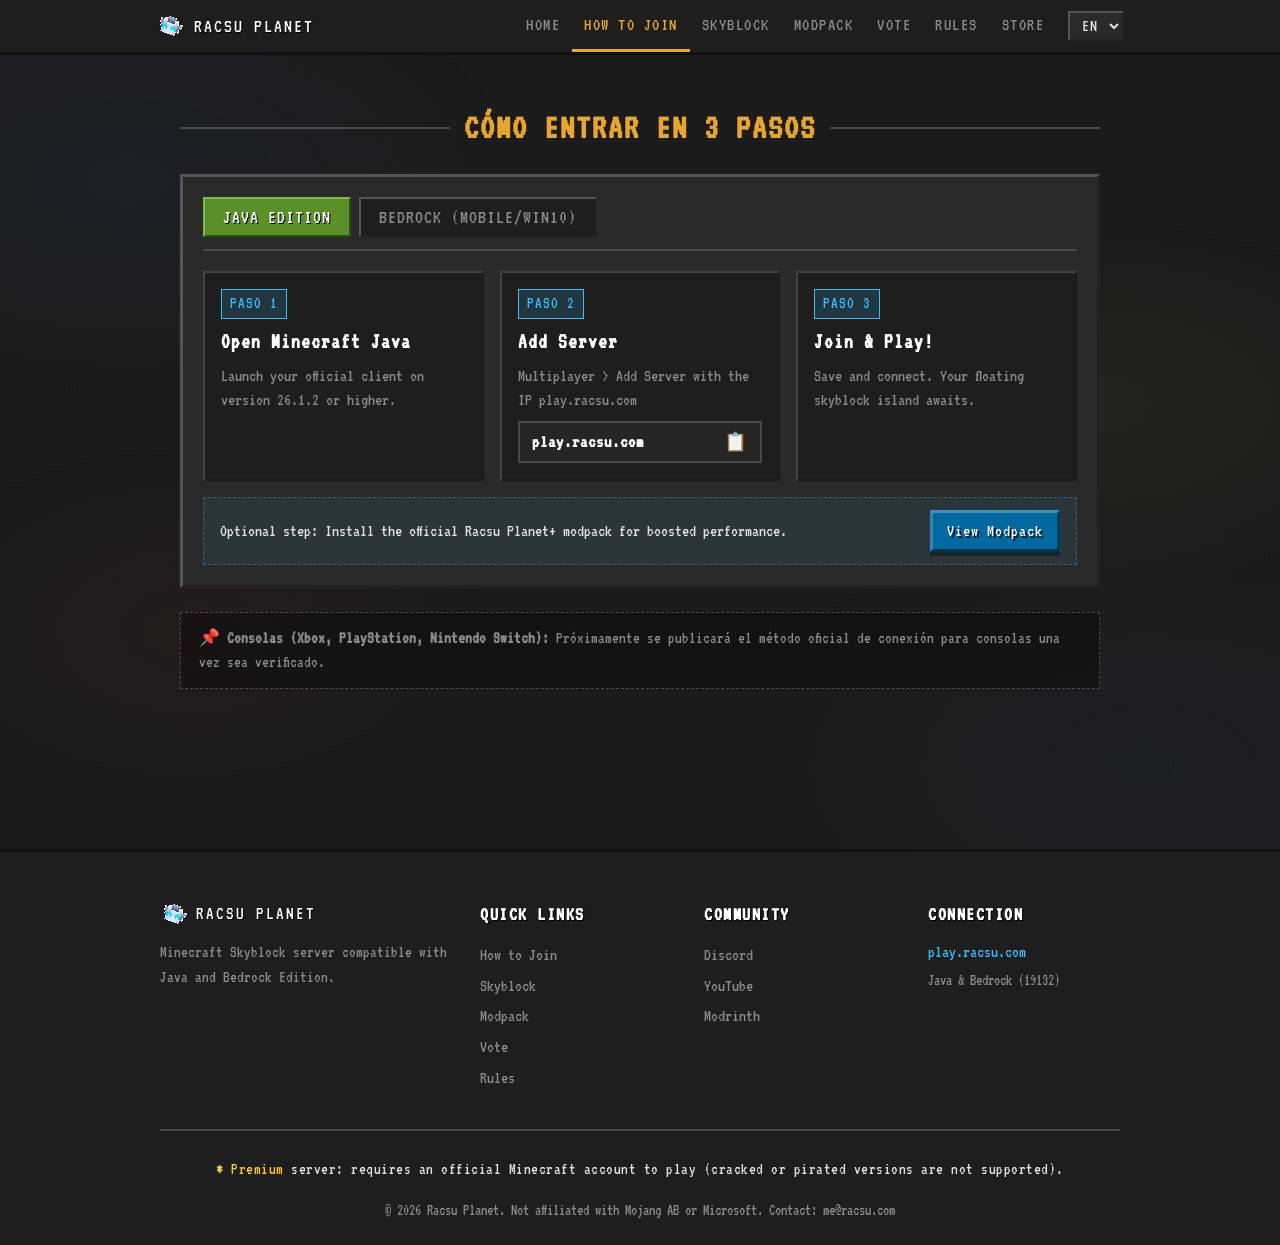
==== commit b7efb85a: "refactor: eliminate unused sections, data files, and subpages" ====
--- a/como-entrar/index.html
+++ b/como-entrar/index.html
@@ -164,3 +164,4 @@
   <script src="/assets/js/main.js"></script>
 </body>
 </html>
+
--- a/assets/css/main.css
+++ b/assets/css/main.css
@@ -37,6 +37,30 @@
   box-sizing: border-box;
 }
 
+/* Accessibility: High contrast focus visible */
+:focus-visible {
+  outline: 3px solid var(--ore-gold) !important;
+  outline-offset: 2px !important;
+}
+
+.skip-link {
+  position: absolute;
+  top: -100px;
+  left: 16px;
+  background: var(--ore-gold);
+  color: #000;
+  font-weight: bold;
+  padding: 8px 16px;
+  z-index: 9999;
+  text-decoration: none;
+  font-size: 1.1rem;
+  transition: top 0.2s;
+}
+
+.skip-link:focus {
+  top: 10px;
+}
+
 body {
   background: var(--ore-bg);
   color: var(--ore-text);
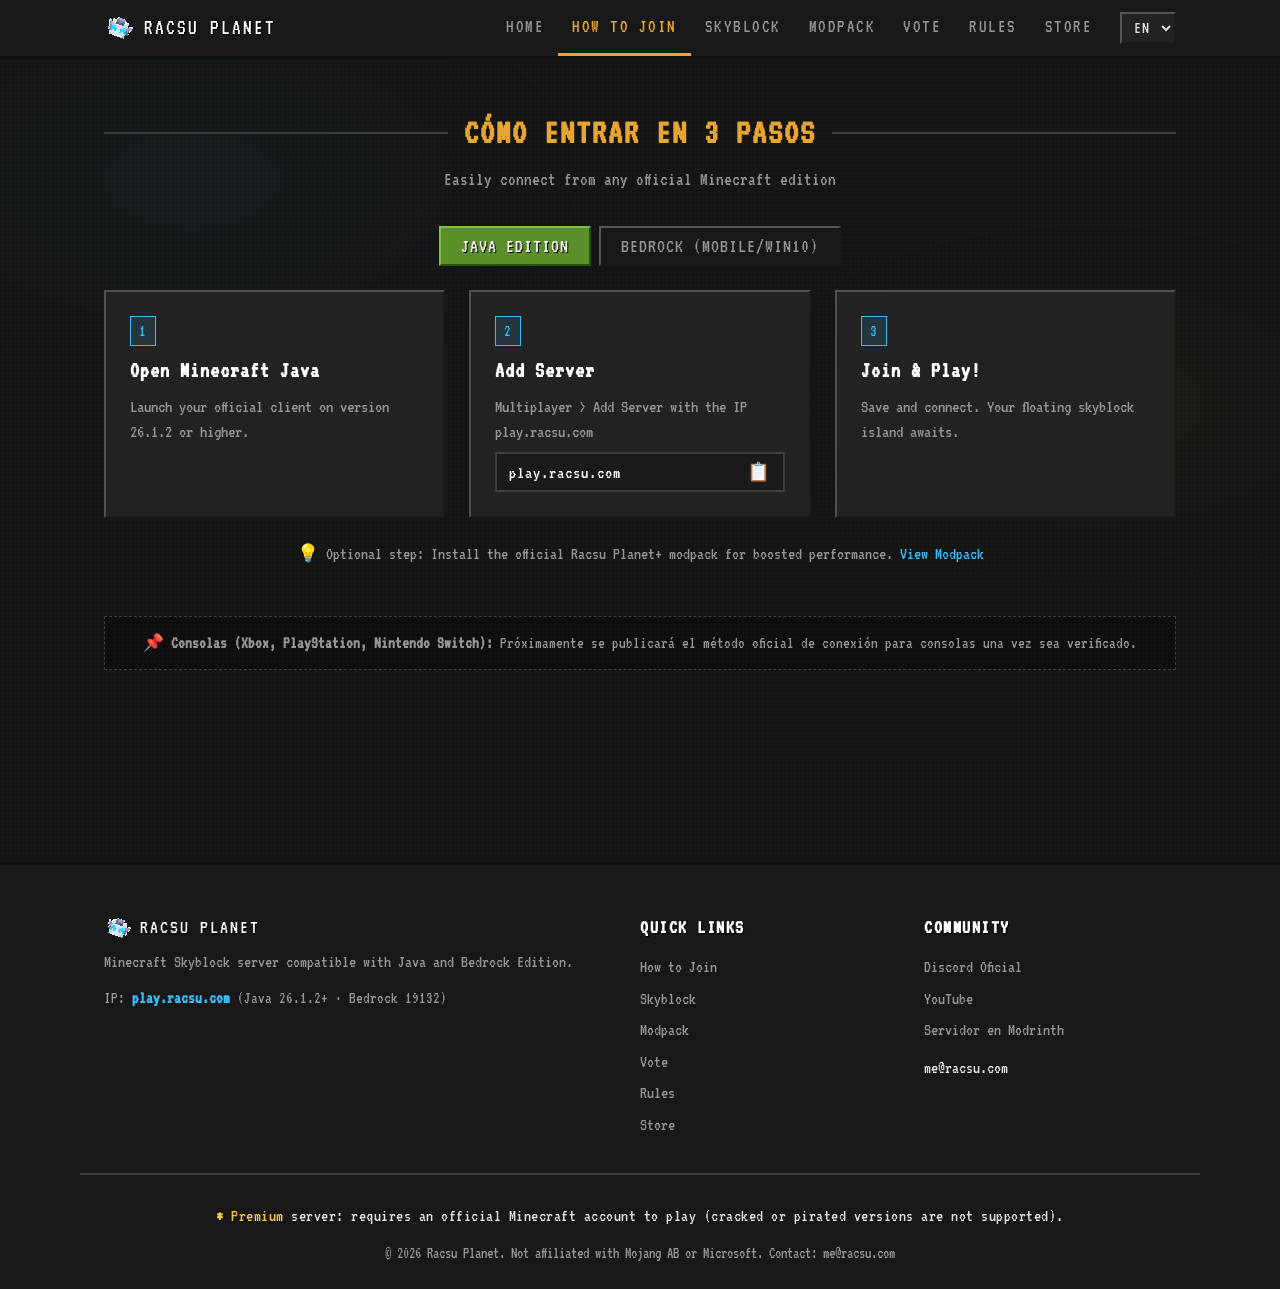
==== commit d91e2525: "feat(nav-footer): unify header navigation with mobile toggle and 3-column footer across all subpages" ====
--- a/como-entrar/index.html
+++ b/como-entrar/index.html
@@ -7,6 +7,8 @@
   <meta name="description" content="Guía paso a paso para jugar en Racsu Planet Skyblock en Minecraft Java Edition (26.1.2+) y Bedrock Edition (Puerto 19132).">
   <link rel="canonical" href="https://racsu.com/como-entrar/">
   <link rel="icon" href="/resources/logo.png" type="image/png" sizes="32x32">
+  <link rel="apple-touch-icon" href="/resources/logo.png">
+  <link rel="manifest" href="/manifest.webmanifest">
   <link href="https://fonts.googleapis.com/css2?family=VT323&display=swap" rel="stylesheet">
   <link rel="stylesheet" href="/assets/css/main.css">
 
@@ -19,15 +21,19 @@
   <meta name="twitter:card" content="summary_large_image">
 </head>
 <body>
+  <a href="#main-content" class="skip-link">Saltar al contenido principal</a>
 
-  <!-- NAVBAR -->
-  <nav class="navbar">
+  <!-- ═══ NAVBAR ═══ -->
+  <nav class="navbar" aria-label="Navegación principal">
     <div class="navbar-inner">
-      <a class="navbar-logo" href="/">
-        <img src="/resources/logo.png" alt="Racsu Planet">
+      <a class="navbar-logo" href="/" aria-label="Racsu Planet Inicio">
+        <img src="/resources/logo.png" alt="Racsu Planet Logo" width="30" height="30">
         <span>Racsu Planet</span>
       </a>
-      <div class="nav-links">
+      <button class="nav-toggle-btn" id="nav-toggle-btn" aria-label="Abrir menú de navegación" aria-expanded="false">
+        ☰
+      </button>
+      <div class="nav-links" id="nav-links">
         <a class="nav-link" href="/" data-i18n="nav_home">Inicio</a>
         <a class="nav-link active" href="/como-entrar" data-i18n="nav_how_to_join">Cómo Entrar</a>
         <a class="nav-link" href="/skyblock" data-i18n="nav_skyblock">Skyblock</a>
@@ -37,7 +43,7 @@
         <a class="nav-link" href="https://tienda.racsu.com" target="_blank" rel="noopener noreferrer" data-i18n="nav_store">Tienda</a>
       </div>
       <div class="lang-selector-container">
-        <select id="lang-select" class="lang-select" onchange="changeLanguage(this.value)" aria-label="Language selector">
+        <select id="lang-select" class="lang-select" onchange="changeLanguage(this.value)" aria-label="Selector de idioma">
           <option value="es">ES</option>
           <option value="en">EN</option>
           <option value="pt">PT</option>
@@ -46,93 +52,93 @@
     </div>
   </nav>
 
-  <main class="page-body">
-    <header class="section-header" style="margin-top: 48px;">
+  <main class="page-body" id="main-content">
+    <header class="section-header" style="margin-top: var(--sp-6);">
       <span class="line"></span>
       <h1 style="font-size: 2.2rem; color: var(--ore-orange); text-transform: uppercase; letter-spacing: 2px;">Cómo Entrar en 3 Pasos</h1>
       <span class="line"></span>
     </header>
+    <p class="section-subtitle" data-i18n="guide_subtitle">Conéctate fácilmente desde cualquier edición oficial de Minecraft</p>
 
-    <div class="guide-container">
-      <div class="guide-tabs">
-        <button class="tab-btn active" id="tab-btn-java" onclick="switchGuideTab('java')" data-i18n="guide_tab_java">Java Edition</button>
-        <button class="tab-btn" id="tab-btn-bedrock" onclick="switchGuideTab('bedrock')" data-i18n="guide_tab_bedrock">Bedrock (Móvil/Win10)</button>
+    <div class="guide-tabs">
+      <button class="tab-btn active" id="tab-btn-java" onclick="switchGuideTab('java')" data-i18n="guide_tab_java">Java Edition</button>
+      <button class="tab-btn" id="tab-btn-bedrock" onclick="switchGuideTab('bedrock')" data-i18n="guide_tab_bedrock">Bedrock (Móvil/Win10)</button>
+    </div>
+
+    <!-- Java Steps -->
+    <div class="steps-grid" id="guide-java-content">
+      <div class="step-card">
+        <span class="step-badge">1</span>
+        <h3 data-i18n="guide_step1_java_title">Abre Minecraft Java</h3>
+        <p data-i18n="guide_step1_java_desc">Inicia tu cliente oficial en versión 26.1.2 o superior.</p>
       </div>
-
-      <!-- Java Steps -->
-      <div class="steps-grid" id="guide-java-content">
-        <div class="step-card">
-          <span class="step-badge">Paso 1</span>
-          <h3 data-i18n="guide_step1_java_title">Abre Minecraft Java</h3>
-          <p data-i18n="guide_step1_java_desc">Inicia tu cliente oficial en versión 26.1.2 o superior.</p>
-        </div>
-        <div class="step-card">
-          <span class="step-badge">Paso 2</span>
-          <h3 data-i18n="guide_step2_java_title">Añadir Servidor</h3>
-          <p data-i18n="guide_step2_java_desc">Entra a Multijugador > Añadir Servidor y escribe la IP:</p>
-          <button class="copy-pill-btn" onclick="copyIP()">
-            <strong id="ip-text">play.racsu.com</strong>
-            <span>📋</span>
-          </button>
-        </div>
-        <div class="step-card">
-          <span class="step-badge">Paso 3</span>
-          <h3 data-i18n="guide_step3_java_title">¡A Jugar!</h3>
-          <p data-i18n="guide_step3_java_desc">Guarda y conéctate. ¡Tu isla flotante te espera!</p>
-        </div>
+      <div class="step-card">
+        <span class="step-badge">2</span>
+        <h3 data-i18n="guide_step2_java_title">Añadir Servidor</h3>
+        <p data-i18n="guide_step2_java_desc">Multijugador > Añadir Servidor con la IP play.racsu.com</p>
+        <button class="copy-pill-btn" onclick="copyIP()" aria-label="Copiar IP play.racsu.com">
+          <span>play.racsu.com</span>
+          <span>📋</span>
+        </button>
       </div>
-
-      <!-- Bedrock Steps -->
-      <div class="steps-grid" id="guide-bedrock-content" style="display: none;">
-        <div class="step-card">
-          <span class="step-badge">Paso 1</span>
-          <h3 data-i18n="guide_step1_bedrock_title">Abre Minecraft Bedrock</h3>
-          <p data-i18n="guide_step1_bedrock_desc">Desde Windows 10/11, Android o iOS con cuenta oficial.</p>
-        </div>
-        <div class="step-card">
-          <span class="step-badge">Paso 2</span>
-          <h3 data-i18n="guide_step2_bedrock_title">Añadir a Servidores</h3>
-          <p data-i18n="guide_step2_bedrock_desc">Pestaña Servidores > Añadir Servidor. Ingresa la IP y el Puerto:</p>
-          <button class="copy-pill-btn" onclick="copyIP()" style="margin-bottom: 6px;">
-            <span>IP: <strong>play.racsu.com</strong></span>
-            <span>📋</span>
-          </button>
-          <button class="copy-pill-btn" onclick="copyBedrockPort()">
-            <span>Puerto: <strong id="port-text">19132</strong></span>
-            <span>📋</span>
-          </button>
-        </div>
-        <div class="step-card">
-          <span class="step-badge">Paso 3</span>
-          <h3 data-i18n="guide_step3_bedrock_title">Conéctate</h3>
-          <p data-i18n="guide_step3_bedrock_desc">Presiona Jugar y comienza tu aventura en Skyblock.</p>
-        </div>
-      </div>
-
-      <!-- Modpack Extra -->
-      <div class="step-modpack-extra">
-        <p data-i18n="guide_modpack_tip">Paso Extra (Opcional): Instala el modpack oficial Racsu Planet+ para máxima optimización.</p>
-        <a href="https://modrinth.com/modpack/racsu-planet" target="_blank" rel="noopener noreferrer" class="mc-btn sky-btn" style="padding: 6px 14px; font-size: 1.1rem;">
-          <span data-i18n="guide_modpack_btn">Descargar Modpack</span>
-        </a>
+      <div class="step-card">
+        <span class="step-badge">3</span>
+        <h3 data-i18n="guide_step3_java_title">¡A Jugar!</h3>
+        <p data-i18n="guide_step3_java_desc">Guarda y conéctate. Tu isla flotante te espera.</p>
       </div>
     </div>
 
+    <!-- Bedrock Steps -->
+    <div class="steps-grid" id="guide-bedrock-content" style="display: none;">
+      <div class="step-card">
+        <span class="step-badge">1</span>
+        <h3 data-i18n="guide_step1_bedrock_title">Abre Minecraft Bedrock</h3>
+        <p data-i18n="guide_step1_bedrock_desc">Desde Windows 10/11, Android o iOS con cuenta oficial.</p>
+      </div>
+      <div class="step-card">
+        <span class="step-badge">2</span>
+        <h3 data-i18n="guide_step2_bedrock_title">Añadir a Servidores</h3>
+        <p data-i18n="guide_step2_bedrock_desc">Pestaña Servidores > Añadir Servidor con IP y puerto.</p>
+        <button class="copy-pill-btn" onclick="copyIP()" style="margin-bottom: 6px;">
+          <span>IP: play.racsu.com</span>
+          <span>📋</span>
+        </button>
+        <button class="copy-pill-btn" onclick="copyBedrockPort()">
+          <span>Puerto: <strong id="port-text">19132</strong></span>
+          <span>📋</span>
+        </button>
+      </div>
+      <div class="step-card">
+        <span class="step-badge">3</span>
+        <h3 data-i18n="guide_step3_bedrock_title">Conéctate</h3>
+        <p data-i18n="guide_step3_bedrock_desc">Presiona Jugar y comienza tu aventura en el cielo.</p>
+      </div>
+    </div>
+
+    <!-- Discreet modpack tip -->
+    <p class="guide-subtip">
+      💡 <span data-i18n="guide_modpack_tip">Paso opcional: Instala el modpack oficial Racsu Planet+ para optimizar tu rendimiento.</span>
+      <a href="/modpack" data-i18n="guide_modpack_btn">Ver Modpack ➔</a>
+    </p>
+
     <!-- Notice about Consoles (TODO pending confirmation) -->
-    <div style="margin-top: 24px; padding: 14px 18px; background: rgba(0,0,0,0.3); border: 1px dashed var(--ore-border); font-size: 1.05rem; color: var(--ore-text-dim);">
+    <div style="margin-top: var(--sp-6); padding: 14px 18px; background: rgba(0,0,0,0.3); border: 1px dashed var(--ore-border); font-size: 1.05rem; color: var(--ore-text-dim); text-align: center;">
       📌 <strong>Consolas (Xbox, PlayStation, Nintendo Switch):</strong> Próximamente se publicará el método oficial de conexión para consolas una vez sea verificado.
     </div>
   </main>
 
-  <!-- FOOTER -->
+  <!-- ═══ FOOTER ═══ -->
   <footer class="site-footer">
     <div class="footer-inner">
       <div class="footer-brand">
         <a class="footer-logo" href="/">
-          <img src="/resources/logo.png" alt="Racsu Planet">
+          <img src="/resources/logo.png" alt="Racsu Planet Logo" width="28" height="28">
           <span>Racsu Planet</span>
         </a>
-        <p data-i18n="footer_brand_desc">Servidor de Minecraft Skyblock compatible con Java y Bedrock Edition.</p>
+        <p data-i18n="footer_brand_desc">Servidor de Minecraft Skyblock en español compatible con Java y Bedrock Edition.</p>
+        <p style="color:var(--ore-text-dim); font-size:1.05rem; margin-top:4px;">
+          IP: <strong style="color:var(--ore-sky);">play.racsu.com</strong> (Java 26.1.2+ · Bedrock 19132)
+        </p>
       </div>
       <div class="footer-col">
         <h3 data-i18n="footer_links_title">Links Rápidos</h3>
@@ -141,21 +147,20 @@
         <a href="/modpack" data-i18n="nav_modpack">Modpack</a>
         <a href="/votar" data-i18n="nav_vote">Votar</a>
         <a href="/reglas" data-i18n="nav_rules">Reglas</a>
+        <a href="https://tienda.racsu.com" target="_blank" rel="noopener noreferrer" data-i18n="nav_store">Tienda</a>
       </div>
       <div class="footer-col">
         <h3 data-i18n="footer_community_title">Comunidad</h3>
-        <a href="https://discord.racsu.com" target="_blank" rel="noopener noreferrer">Discord</a>
+        <a href="https://discord.racsu.com" target="_blank" rel="noopener noreferrer">Discord Oficial</a>
         <a href="https://www.youtube.com/@RacsuPlanet" target="_blank" rel="noopener noreferrer">YouTube</a>
-        <a href="https://modrinth.com/server/racsuplanet" target="_blank" rel="noopener noreferrer">Modrinth</a>
-      </div>
-      <div class="footer-col">
-        <h3 data-i18n="footer_server_title">Servidor</h3>
-        <p style="color:var(--ore-sky); font-size:1.1rem;">play.racsu.com</p>
-        <p style="color:var(--ore-text-dim); font-size:1rem; margin-top:4px;">Java & Bedrock (19132)</p>
+        <a href="https://modrinth.com/server/racsuplanet" target="_blank" rel="noopener noreferrer">Servidor en Modrinth</a>
+        <a href="mailto:me@racsu.com" style="margin-top:6px; color:var(--ore-text);">me@racsu.com</a>
       </div>
     </div>
     <div class="footer-bottom">
-      <p class="footer-disclaimer" id="disclaimer" data-i18n="footer_disclaimer" data-i18n-html="true"><span class="hl-star">*</span> Servidor <span class="hl-gold">Premium</span>: requiere una cuenta legal de Minecraft para jugar (no compatible con versiones crackeadas o pirateadas).</p>
+      <p class="footer-disclaimer" id="disclaimer" data-i18n="footer_disclaimer" data-i18n-html="true">
+        <span class="hl-star">*</span> Servidor <span class="hl-gold">Premium</span>: requiere una cuenta legal de Minecraft para jugar (no compatible con versiones crackeadas o pirateadas).
+      </p>
       <p data-i18n="footer_copyright">© 2026 Racsu Planet. No afiliado con Mojang AB ni Microsoft. Contacto: me@racsu.com</p>
     </div>
   </footer>
@@ -164,4 +169,3 @@
   <script src="/assets/js/main.js"></script>
 </body>
 </html>
-
--- a/assets/css/main.css
+++ b/assets/css/main.css
@@ -1,32 +1,43 @@
-/* ─── RACSU PLANET OREUI DESIGN SYSTEM & STYLES ─── */
+/* ─── RACSU PLANET OREUI DESIGN SYSTEM ─── */
 :root {
-  --ore-bg: #1a1a1a;
-  --ore-panel: #2a2a2a;
-  --ore-panel-light: #3a3a3a;
-  --ore-panel-dark: #1e1e1e;
-  --ore-border: #4a4a4a;
-  --ore-border-dark: #111111;
+  /* Colors */
+  --ore-bg: #141414;
+  --ore-panel: #222222;
+  --ore-panel-light: #2d2d2d;
+  --ore-panel-dark: #181818;
+  --ore-border: #3d3d3d;
+  --ore-border-dark: #101010;
   --ore-green: #5a8f29;
   --ore-green-hover: #6aaf32;
-  --ore-green-dark: #3d6b1a;
+  --ore-green-dark: #386018;
   --ore-red: #c13b2a;
-  --ore-red-hover: #d4483a;
   --ore-orange: #e8a630;
   --ore-gold: #f5c842;
-  --ore-blue: #5865F2;
   --ore-sky: #38bdf8;
-  --ore-sky-dark: #0ea5e9;
+  --ore-sky-dark: #0284c7;
   --ore-text: #e0e0e0;
-  --ore-text-dim: #8a8a8a;
+  --ore-text-dim: #949494;
   --ore-text-bright: #ffffff;
-  --ore-shadow: rgba(0, 0, 0, 0.5);
   --font-pixel: 'VT323', monospace;
-  --font-sans: system-ui, -apple-system, BlinkMacSystemFont, 'Segoe UI', Roboto, sans-serif;
+
+  /* Consistent 8px Spacing Scale */
+  --sp-1: 4px;
+  --sp-2: 8px;
+  --sp-3: 16px;
+  --sp-4: 24px;
+  --sp-5: 32px;
+  --sp-6: 48px;
+  --sp-7: 64px;
+  --sp-8: 96px;
+
+  /* Single Global Container */
+  --container-max: 1120px;
+  --container-pad: 24px;
 }
 
 html {
   scroll-behavior: smooth;
-  scroll-padding-top: 64px;
+  scroll-padding-top: 72px;
   overflow-x: hidden;
   width: 100%;
 }
@@ -35,6 +46,17 @@
   margin: 0;
   padding: 0;
   box-sizing: border-box;
+}
+
+body {
+  background: var(--ore-bg);
+  color: var(--ore-text);
+  font-family: var(--font-pixel);
+  min-height: 100vh;
+  overflow-x: hidden;
+  width: 100%;
+  image-rendering: pixelated;
+  line-height: 1.45;
 }
 
 /* Accessibility: High contrast focus visible */
@@ -61,78 +83,67 @@
   top: 10px;
 }
 
-body {
-  background: var(--ore-bg);
-  color: var(--ore-text);
-  font-family: var(--font-pixel);
-  min-height: 100vh;
-  overflow-x: hidden;
-  width: 100%;
-  image-rendering: pixelated;
-  line-height: 1.4;
-}
-
-/* ─── PIXELATED GRID OVERLAY ─── */
+/* Pixel Background Overlay */
 body::before {
   content: '';
   position: fixed;
   inset: 0;
   background:
-    repeating-linear-gradient(0deg, transparent, transparent 2px, rgba(255, 255, 255, 0.008) 2px, rgba(255, 255, 255, 0.008) 4px),
-    repeating-linear-gradient(90deg, transparent, transparent 2px, rgba(255, 255, 255, 0.008) 2px, rgba(255, 255, 255, 0.008) 4px);
+    repeating-linear-gradient(0deg, transparent, transparent 2px, rgba(255, 255, 255, 0.006) 2px, rgba(255, 255, 255, 0.006) 4px),
+    repeating-linear-gradient(90deg, transparent, transparent 2px, rgba(255, 255, 255, 0.006) 2px, rgba(255, 255, 255, 0.006) 4px);
   z-index: 0;
   pointer-events: none;
 }
 
-/* ─── AMBIENT COLOR GLOWS ─── */
+/* Ambient Subtle Glows */
 body::after {
   content: '';
   position: fixed;
   inset: 0;
   background:
-    radial-gradient(ellipse 45% 35% at 10% 20%, rgba(56, 130, 248, 0.06) 0%, transparent 70%),
-    radial-gradient(ellipse 40% 30% at 85% 45%, rgba(245, 200, 66, 0.05) 0%, transparent 70%),
-    radial-gradient(ellipse 35% 30% at 15% 70%, rgba(220, 60, 40, 0.045) 0%, transparent 70%),
-    radial-gradient(ellipse 50% 40% at 90% 85%, rgba(56, 130, 248, 0.04) 0%, transparent 70%);
+    radial-gradient(ellipse 45% 35% at 15% 20%, rgba(56, 189, 248, 0.04) 0%, transparent 70%),
+    radial-gradient(ellipse 40% 30% at 85% 45%, rgba(245, 200, 66, 0.035) 0%, transparent 70%);
   z-index: 0;
   pointer-events: none;
 }
 
-/* ─── NAVBAR ─── */
+/* ─── NAVBAR (ALIGNED TO GLOBAL CONTAINER) ─── */
 .navbar {
   background: var(--ore-panel-dark);
   border-bottom: 3px solid var(--ore-border-dark);
   position: sticky;
   top: 0;
-  z-index: 100;
+  z-index: 1000;
+  width: 100%;
 }
 
 .navbar-inner {
   display: flex;
   align-items: center;
-  height: 52px;
-  max-width: 1000px;
+  justify-content: space-between;
+  height: 56px;
+  max-width: var(--container-max);
   margin: 0 auto;
-  padding: 0 16px;
+  padding: 0 var(--container-pad);
 }
 
 .navbar-logo {
   display: flex;
   align-items: center;
   gap: 10px;
-  padding: 0;
   text-decoration: none;
+  flex-shrink: 0;
 }
 
 .navbar-logo img {
-  width: 28px;
-  height: 28px;
+  width: 30px;
+  height: 30px;
   object-fit: contain;
   image-rendering: pixelated;
 }
 
 .navbar-logo span {
-  font-size: 1.25rem;
+  font-size: 1.35rem;
   color: var(--ore-text-bright);
   text-transform: uppercase;
   letter-spacing: 2px;
@@ -149,16 +160,17 @@
 .nav-link {
   display: flex;
   align-items: center;
-  padding: 0 12px;
+  padding: 0 14px;
   font-family: var(--font-pixel);
-  font-size: 1.15rem;
+  font-size: 1.18rem;
   color: var(--ore-text-dim);
   text-decoration: none;
   text-transform: uppercase;
   letter-spacing: 1.5px;
   border-bottom: 3px solid transparent;
   transition: color 0.15s, border-color 0.15s;
-  height: 52px;
+  height: 56px;
+  white-space: nowrap;
 }
 
 .nav-link:hover {
@@ -170,11 +182,12 @@
   border-bottom-color: var(--ore-orange);
 }
 
-/* ─── LANGUAGE SELECTOR ─── */
+/* Language Selector */
 .lang-selector-container {
   display: flex;
   align-items: center;
-  margin-left: 12px;
+  margin-left: 14px;
+  flex-shrink: 0;
 }
 
 .lang-select {
@@ -182,42 +195,77 @@
   border: 2px solid var(--ore-border);
   border-top-color: #555;
   border-left-color: #555;
-  border-right-color: #222;
-  border-bottom-color: #222;
+  border-right-color: #1a1a1a;
+  border-bottom-color: #1a1a1a;
   color: var(--ore-text);
   font-family: var(--font-pixel);
   font-size: 1.1rem;
-  padding: 3px 8px;
+  padding: 4px 8px;
   cursor: pointer;
   outline: none;
   text-transform: uppercase;
   letter-spacing: 1px;
-  transition: border-color 0.1s, background-color 0.1s;
-}
-
-.lang-select:hover {
+  transition: border-color 0.1s;
+}
+
+.lang-select:hover, .lang-select:focus {
   border-color: var(--ore-orange);
-  background: var(--ore-panel-light);
-  color: var(--ore-text-bright);
-}
-
-.lang-select:focus {
-  border-color: var(--ore-gold);
-}
-
-.lang-select option {
-  background: var(--ore-panel-dark);
-  color: var(--ore-text);
-}
-
-/* ─── HERO SECTION ─── */
+  color: var(--ore-text-bright);
+}
+
+/* Mobile Hamburger Button */
+.nav-toggle-btn {
+  display: none;
+  background: transparent;
+  border: 2px solid var(--ore-border);
+  color: var(--ore-text-bright);
+  padding: 6px 10px;
+  cursor: pointer;
+  font-size: 1.3rem;
+  line-height: 1;
+}
+
+@media(max-width: 880px) {
+  .nav-toggle-btn {
+    display: inline-block;
+  }
+  .nav-links {
+    display: none;
+    position: absolute;
+    top: 56px;
+    left: 0;
+    right: 0;
+    background: var(--ore-panel-dark);
+    border-bottom: 3px solid var(--ore-border);
+    flex-direction: column;
+    align-items: stretch;
+    padding: 12px 0;
+    margin: 0;
+    box-shadow: 0 8px 16px rgba(0, 0, 0, 0.8);
+  }
+  .nav-links.nav-links-open {
+    display: flex;
+  }
+  .nav-link {
+    height: 44px;
+    padding: 0 24px;
+    border-bottom: none;
+    border-left: 4px solid transparent;
+  }
+  .nav-link.active {
+    border-left-color: var(--ore-orange);
+    background: rgba(255, 255, 255, 0.03);
+  }
+}
+
+/* ─── HERO (CLEAN 2-COLUMN DESKTOP, CENTERED MOBILE) ─── */
 .hero {
   position: relative;
   z-index: 1;
-  text-align: center;
-  padding: 56px 20px 48px;
   overflow: hidden;
-  background: url('/resources/banner.png') center center / cover no-repeat;
+  background: url('/resources/banner.png') center right / cover no-repeat;
+  border-bottom: 3px solid var(--ore-border-dark);
+  padding: var(--sp-7) 0;
 }
 
 .hero::before {
@@ -225,30 +273,53 @@
   position: absolute;
   inset: 0;
   background:
-    linear-gradient(180deg, rgba(26, 26, 26, 0.65) 0%, rgba(26, 26, 26, 0.88) 100%),
-    radial-gradient(ellipse 80% 60% at 50% 40%, rgba(56, 189, 248, 0.08) 0%, transparent 70%),
-    radial-gradient(ellipse 50% 30% at 50% 100%, rgba(90, 143, 41, 0.12) 0%, transparent 60%);
+    linear-gradient(90deg, rgba(20, 20, 20, 0.95) 0%, rgba(20, 20, 20, 0.88) 55%, rgba(20, 20, 20, 0.65) 100%),
+    linear-gradient(180deg, rgba(20, 20, 20, 0.2) 0%, rgba(20, 20, 20, 0.9) 100%);
+  z-index: 0;
   pointer-events: none;
-  z-index: 0;
-}
-
-.hero > * {
+}
+
+.hero-inner {
   position: relative;
   z-index: 1;
+  max-width: var(--container-max);
+  margin: 0 auto;
+  padding: 0 var(--container-pad);
+  display: flex;
+  align-items: center;
+  justify-content: space-between;
+  gap: var(--sp-6);
+}
+
+.hero-content {
+  flex: 1.2;
+  max-width: 620px;
+  display: flex;
+  flex-direction: column;
+  align-items: flex-start;
+  text-align: left;
+}
+
+.hero-mascot {
+  flex: 0.8;
+  display: flex;
+  align-items: center;
+  justify-content: center;
+  pointer-events: none;
 }
 
 .logo-wrap {
+  width: 150px;
+  height: 150px;
+  margin-bottom: 0;
   display: inline-block;
-  width: 130px;
-  height: 130px;
-  margin-bottom: 12px;
 }
 
 .logo-wrap img {
   width: 100%;
   height: 100%;
   object-fit: contain;
-  filter: drop-shadow(0 4px 16px rgba(0, 0, 0, 0.9));
+  filter: drop-shadow(0 6px 20px rgba(0, 0, 0, 0.8));
   animation: float 3.5s ease-in-out infinite;
 }
 
@@ -258,18 +329,18 @@
 }
 
 .hero h1 {
-  font-size: clamp(2.8rem, 9vw, 4.6rem);
+  font-size: clamp(3rem, 6vw, 4.4rem);
   text-transform: uppercase;
   color: var(--ore-text-bright);
   text-shadow: 3px 3px 0 #000, 1px 1px 0 #000;
   letter-spacing: 3px;
-  line-height: 1;
+  line-height: 1.05;
 }
 
 .hero .tagline {
-  font-size: 1.45rem;
+  font-size: 1.5rem;
   color: var(--ore-text-dim);
-  margin-top: 8px;
+  margin-top: var(--sp-2);
   letter-spacing: 1px;
 }
 
@@ -295,36 +366,30 @@
   transform: scale(1.3);
 }
 
-/* ─── LIVE SERVER STATUS BAR ─── */
-.live-status-bar {
+/* Status Chips Row */
+.hero-status-row {
+  display: flex;
+  flex-wrap: wrap;
+  align-items: center;
+  gap: var(--sp-2);
+  margin-top: var(--sp-4);
+}
+
+.chip {
   display: inline-flex;
-  flex-wrap: wrap;
-  align-items: center;
-  justify-content: center;
-  gap: 14px;
-  margin-top: 18px;
-  padding: 8px 18px;
-  background: rgba(18, 18, 18, 0.85);
-  border: 2px solid var(--ore-border);
-  border-top-color: #555;
-  border-left-color: #555;
-  border-right-color: #1a1a1a;
-  border-bottom-color: #1a1a1a;
-  box-shadow: 0 4px 12px rgba(0, 0, 0, 0.6);
+  align-items: center;
+  gap: 8px;
+  padding: 6px 12px;
+  background: var(--ore-panel-dark);
+  border: 1px solid var(--ore-border);
   font-size: 1.15rem;
   letter-spacing: 0.5px;
-}
-
-.status-indicator {
-  display: inline-flex;
-  align-items: center;
-  gap: 8px;
-  font-weight: bold;
+  color: var(--ore-text);
 }
 
 .status-dot {
-  width: 10px;
-  height: 10px;
+  width: 9px;
+  height: 9px;
   border-radius: 50%;
   display: inline-block;
   background: #888;
@@ -332,55 +397,39 @@
 
 .status-dot.online {
   background: #22c55e;
-  box-shadow: 0 0 10px #22c55e;
+  box-shadow: 0 0 8px #22c55e;
   animation: pulse-dot 2s infinite;
 }
 
 .status-dot.offline {
   background: #ef4444;
-  box-shadow: 0 0 8px #ef4444;
 }
 
 @keyframes pulse-dot {
   0%, 100% { transform: scale(1); opacity: 1; }
-  50% { transform: scale(1.2); opacity: 0.75; }
-}
-
-.status-players {
-  color: var(--ore-text-bright);
-}
-
-.status-players strong {
-  color: var(--ore-green-hover);
-}
-
-.status-version {
-  color: var(--ore-sky);
-  padding-left: 8px;
-  border-left: 1px solid rgba(255, 255, 255, 0.15);
-}
-
-.status-discord {
+  50% { transform: scale(1.25); opacity: 0.75; }
+}
+
+.chip-discord {
   color: #a5b4fc;
-  padding-left: 8px;
-  border-left: 1px solid rgba(255, 255, 255, 0.15);
-  display: inline-flex;
-  align-items: center;
-  gap: 6px;
-}
-
-.status-discord svg {
+  text-decoration: none;
+}
+.chip-discord:hover {
+  color: #fff;
+  border-color: #818cf8;
+}
+.chip-discord svg {
   width: 16px;
   height: 16px;
 }
 
-/* ─── HERO CTA BUTTONS ─── */
-.hero-btns {
+/* Connect Card in Hero */
+.hero-cta-box {
+  margin-top: var(--sp-4);
   display: flex;
   flex-direction: column;
-  align-items: center;
-  gap: 12px;
-  margin-top: 24px;
+  align-items: flex-start;
+  gap: var(--sp-2);
 }
 
 .connect-card {
@@ -388,17 +437,17 @@
   border: 3px solid;
   border-top-color: #7ac048;
   border-left-color: #7ac048;
-  border-right-color: #2a5010;
-  border-bottom-color: #2a5010;
-  padding: 14px 28px;
-  min-width: 290px;
+  border-right-color: #24460c;
+  border-bottom-color: #24460c;
+  padding: 12px 28px;
+  min-width: 280px;
   display: inline-flex;
   align-items: center;
   justify-content: center;
   cursor: copy;
   position: relative;
   transition: filter 0.15s, transform 0.1s;
-  box-shadow: 0 4px 10px rgba(0, 0, 0, 0.4);
+  box-shadow: 0 4px 10px rgba(0, 0, 0, 0.5);
 }
 
 .connect-card:hover {
@@ -424,7 +473,7 @@
 
 .connect-card .cc-info strong {
   display: block;
-  font-size: 1.8rem;
+  font-size: 1.85rem;
   color: #fff;
   text-shadow: 2px 2px 0 rgba(0, 0, 0, 0.6);
   letter-spacing: 2px;
@@ -436,32 +485,93 @@
   display: block;
 }
 
-/* Secondary Modrinth Hero CTA */
-.hero-modrinth-cta {
-  display: inline-flex;
-  align-items: center;
-  gap: 8px;
-  margin-top: 8px;
-  padding: 6px 14px;
-  background: rgba(0, 0, 0, 0.4);
-  border: 1px solid rgba(255, 255, 255, 0.15);
-  color: var(--ore-text);
-  font-size: 1.1rem;
-  text-decoration: none;
-  letter-spacing: 1px;
-  transition: background 0.15s, border-color 0.15s, color 0.15s;
-}
-
-.hero-modrinth-cta:hover {
-  background: rgba(56, 189, 248, 0.15);
-  border-color: var(--ore-sky);
-  color: var(--ore-text-bright);
-}
-
-.hero-modrinth-cta img {
-  width: 18px;
-  height: 18px;
-  filter: brightness(0) invert(1);
+.hero-version-text {
+  font-size: 1rem;
+  color: var(--ore-text-dim);
+  letter-spacing: 0.5px;
+}
+
+@media(max-width: 768px) {
+  .hero {
+    background-position: center center;
+    padding: var(--sp-6) 0;
+  }
+  .hero-inner {
+    flex-direction: column-reverse;
+    text-align: center;
+    gap: var(--sp-4);
+  }
+  .hero-content {
+    align-items: center;
+    text-align: center;
+  }
+  .hero-status-row {
+    justify-content: center;
+  }
+  .hero-cta-box {
+    align-items: center;
+  }
+  .hero-mascot {
+    margin-bottom: var(--sp-2);
+  }
+  .logo-wrap {
+    width: 100px;
+    height: 100px;
+  }
+}
+
+/* ─── GLOBAL CONTAINER & SECTION LAYOUT ─── */
+.page-body {
+  position: relative;
+  z-index: 1;
+  max-width: var(--container-max);
+  margin: 0 auto;
+  padding: 0 var(--container-pad) var(--sp-8);
+  overflow-x: hidden;
+}
+
+/* Generous Vertical Section Spacing (80-96px desktop, 56-64px mobile) */
+.section {
+  margin-top: var(--sp-8);
+  animation: fadeIn .4s ease both;
+}
+
+@media(max-width: 768px) {
+  .section {
+    margin-top: var(--sp-7);
+  }
+}
+
+.section-header {
+  display: flex;
+  align-items: center;
+  gap: 16px;
+  margin-bottom: var(--sp-2);
+}
+
+.section-header .line {
+  flex: 1;
+  height: 2px;
+  background: var(--ore-border);
+}
+
+.section-header h2 {
+  font-size: 1.9rem;
+  text-transform: uppercase;
+  color: var(--ore-orange);
+  text-shadow: 2px 2px 0 #000;
+  letter-spacing: 2px;
+  white-space: nowrap;
+}
+
+.section-subtitle {
+  text-align: center;
+  font-size: 1.2rem;
+  color: var(--ore-text-dim);
+  margin-bottom: var(--sp-5);
+  max-width: 680px;
+  margin-left: auto;
+  margin-right: auto;
 }
 
 /* ─── MINECRAFT BUTTONS ─── */
@@ -470,7 +580,7 @@
   align-items: center;
   justify-content: center;
   gap: 10px;
-  padding: 12px 24px;
+  padding: 10px 22px;
   font-family: var(--font-pixel);
   font-size: 1.25rem;
   color: var(--ore-text-bright);
@@ -489,7 +599,7 @@
 }
 
 .mc-btn:hover {
-  filter: brightness(1.2);
+  filter: brightness(1.15);
   transform: translateY(-1px);
 }
 
@@ -514,65 +624,12 @@
   background: #0369a1;
 }
 
-.mc-btn.gold-btn {
-  background: #b45309;
-}
-
-/* ─── PAGE WRAPPER ─── */
-.page-body {
-  position: relative;
-  z-index: 1;
-  max-width: 960px;
-  margin: 0 auto;
-  padding: 0 20px 80px;
-  overflow-x: hidden;
-}
-
-/* ─── SECTIONS ─── */
-.section {
-  margin-top: 56px;
-  animation: fadeIn .4s ease both;
-}
-
-.section-header {
-  display: flex;
-  align-items: center;
-  gap: 14px;
-  margin-bottom: 22px;
-}
-
-.section-header .line {
-  flex: 1;
-  height: 2px;
-  background: var(--ore-border);
-}
-
-.section-header h2 {
-  font-size: 1.85rem;
-  text-transform: uppercase;
-  color: var(--ore-orange);
-  text-shadow: 2px 2px 0 #000;
-  letter-spacing: 2px;
-  white-space: nowrap;
-}
-
-/* ─── 3-STEP CONNECTION GUIDE ─── */
-.guide-container {
-  background: var(--ore-panel);
-  border: 3px solid var(--ore-border);
-  border-top-color: #555;
-  border-left-color: #555;
-  border-right-color: #222;
-  border-bottom-color: #222;
-  padding: 20px;
-}
-
+/* ─── 1. CÓMO ENTRAR (LIGHTWEIGHT, NO NESTED PANELS) ─── */
 .guide-tabs {
   display: flex;
-  gap: 8px;
-  border-bottom: 2px solid var(--ore-border);
-  padding-bottom: 12px;
-  margin-bottom: 20px;
+  justify-content: center;
+  gap: var(--sp-2);
+  margin-bottom: var(--sp-4);
 }
 
 .tab-btn {
@@ -580,12 +637,12 @@
   border: 2px solid var(--ore-border);
   border-top-color: #555;
   border-left-color: #555;
-  border-right-color: #222;
-  border-bottom-color: #222;
+  border-right-color: #1a1a1a;
+  border-bottom-color: #1a1a1a;
   color: var(--ore-text-dim);
   font-family: var(--font-pixel);
   font-size: 1.25rem;
-  padding: 8px 18px;
+  padding: 8px 20px;
   cursor: pointer;
   letter-spacing: 1px;
   text-transform: uppercase;
@@ -594,7 +651,6 @@
 
 .tab-btn:hover {
   color: var(--ore-text-bright);
-  background: var(--ore-panel-light);
 }
 
 .tab-btn.active {
@@ -609,7 +665,7 @@
 .steps-grid {
   display: grid;
   grid-template-columns: repeat(3, 1fr);
-  gap: 16px;
+  gap: var(--sp-4);
 }
 
 @media(max-width: 768px) {
@@ -619,22 +675,22 @@
 }
 
 .step-card {
-  background: var(--ore-panel-dark);
+  background: var(--ore-panel);
   border: 2px solid var(--ore-border);
-  border-top-color: #444;
-  border-left-color: #444;
+  border-top-color: #4f4f4f;
+  border-left-color: #4f4f4f;
   border-right-color: #1a1a1a;
   border-bottom-color: #1a1a1a;
-  padding: 16px;
+  padding: var(--sp-4);
   display: flex;
   flex-direction: column;
-  gap: 8px;
-  position: relative;
+  gap: var(--sp-2);
+  min-height: 180px;
 }
 
 .step-badge {
   display: inline-block;
-  background: rgba(56, 189, 248, 0.15);
+  background: rgba(56, 189, 248, 0.12);
   border: 1px solid var(--ore-sky);
   color: var(--ore-sky);
   font-size: 1.05rem;
@@ -645,21 +701,21 @@
 }
 
 .step-card h3 {
-  font-size: 1.35rem;
+  font-size: 1.4rem;
   color: var(--ore-text-bright);
   letter-spacing: 1px;
 }
 
 .step-card p {
-  font-size: 1.1rem;
+  font-size: 1.15rem;
   color: var(--ore-text-dim);
   line-height: 1.35;
 }
 
 .copy-pill-btn {
   margin-top: auto;
-  padding: 8px 12px;
-  background: #252525;
+  padding: 7px 12px;
+  background: #1a1a1a;
   border: 2px solid var(--ore-border);
   color: var(--ore-text-bright);
   font-family: var(--font-pixel);
@@ -669,158 +725,35 @@
   align-items: center;
   justify-content: space-between;
   letter-spacing: 1px;
-  transition: all 0.15s;
+  transition: border-color 0.15s, color 0.15s;
 }
 
 .copy-pill-btn:hover {
-  background: #333;
   border-color: var(--ore-gold);
   color: var(--ore-gold);
 }
 
-.step-modpack-extra {
-  margin-top: 16px;
-  padding: 12px 16px;
-  background: rgba(56, 189, 248, 0.08);
-  border: 1px dashed rgba(56, 189, 248, 0.35);
-  display: flex;
-  align-items: center;
-  justify-content: space-between;
-  flex-wrap: wrap;
-  gap: 12px;
-}
-
-.step-modpack-extra p {
+.guide-subtip {
+  text-align: center;
+  margin-top: var(--sp-4);
   font-size: 1.1rem;
-  color: var(--ore-text);
-}
-
-/* ─── SKYBLOCK FEATURES ─── */
-.main-features-grid {
-  display: grid;
-  grid-template-columns: 1fr 1fr;
-  gap: 16px;
-  margin-bottom: 16px;
-}
-
-@media(max-width: 768px) {
-  .main-features-grid {
-    grid-template-columns: 1fr;
-  }
-}
-
-.main-feat-card {
-  background: var(--ore-panel);
-  border: 3px solid;
-  border-top-color: #555;
-  border-left-color: #555;
-  border-right-color: #222;
-  border-bottom-color: #222;
-  display: flex;
-  flex-direction: column;
-  overflow: hidden;
-  transition: transform 0.2s, filter 0.2s;
-  position: relative;
-}
-
-.main-feat-card:hover {
-  transform: translateY(-2px);
-  filter: brightness(1.08);
-}
-
-.main-feat-card:hover::after {
-  content: '';
-  position: absolute;
-  inset: -4px;
-  border: 2px solid rgba(255, 255, 255, 0.45);
-  pointer-events: none;
-}
-
-.main-feat-image {
-  width: 100%;
-  aspect-ratio: 4/3;
-  border-bottom: 3px solid var(--ore-border-dark);
-  background: #111;
-  overflow: hidden;
-}
-
-.main-feat-image img {
-  width: 100%;
-  height: 100%;
-  object-fit: cover;
-  transition: transform 0.3s;
-}
-
-.main-feat-card:hover .main-feat-image img {
-  transform: scale(1.05);
-}
-
-.main-feat-text {
-  padding: 18px 20px;
-  display: flex;
-  flex-direction: column;
-  gap: 4px;
-}
-
-.main-feat-text strong {
-  font-size: 1.6rem;
-  color: var(--ore-text-bright);
-  text-transform: uppercase;
-  letter-spacing: 1.5px;
-  text-shadow: 2px 2px 0 #000;
-}
-
-.main-feat-subtitle {
-  font-size: 1.05rem;
   color: var(--ore-text-dim);
-  margin-bottom: 4px;
-}
-
-.main-feat-desc {
-  font-size: 1.15rem;
-  color: var(--ore-text);
-  line-height: 1.35;
-}
-
-.features-grid {
-  display: grid;
-  grid-template-columns: 1fr 1fr;
-  gap: 12px;
-}
-
-@media(max-width: 560px) {
-  .features-grid {
-    grid-template-columns: 1fr;
-  }
-}
-
-.feat-card {
-  background: var(--ore-panel);
-  border: 3px solid;
-  border-top-color: #555;
-  border-left-color: #555;
-  border-right-color: #222;
-  border-bottom-color: #222;
-  padding: 16px 20px;
-}
-
-.feat-text strong {
-  display: block;
-  font-size: 1.3rem;
-  color: var(--ore-text-bright);
-  text-transform: uppercase;
-  letter-spacing: 1px;
-  text-shadow: 1px 1px 0 #000;
-}
-
-.feat-text span {
-  display: block;
-  font-size: 1.05rem;
-  color: var(--ore-text-dim);
-  margin-top: 4px;
-}
-
-/* ─── YOUTUBE TRAILER FACADE ─── */
+}
+
+.guide-subtip a {
+  color: var(--ore-sky);
+  text-decoration: none;
+}
+.guide-subtip a:hover {
+  text-decoration: underline;
+}
+
+/* ─── 2. YOUTUBE TRAILER (FOCUSED & CENTERED) ─── */
+.trailer-wrap {
+  max-width: 860px;
+  margin: 0 auto;
+}
+
 .trailer-facade-wrap {
   position: relative;
   width: 100%;
@@ -829,8 +762,8 @@
   border: 3px solid var(--ore-border);
   border-top-color: #555;
   border-left-color: #555;
-  border-right-color: #222;
-  border-bottom-color: #222;
+  border-right-color: #1a1a1a;
+  border-bottom-color: #1a1a1a;
   overflow: hidden;
   cursor: pointer;
 }
@@ -844,8 +777,8 @@
 }
 
 .trailer-facade-wrap:hover .trailer-facade-thumb {
-  transform: scale(1.03);
-  filter: brightness(1.1);
+  transform: scale(1.02);
+  filter: brightness(1.08);
 }
 
 .trailer-play-btn {
@@ -853,14 +786,14 @@
   top: 50%;
   left: 50%;
   transform: translate(-50%, -50%);
-  width: 72px;
-  height: 50px;
-  background: rgba(220, 38, 38, 0.9);
+  width: 68px;
+  height: 48px;
+  background: rgba(220, 38, 38, 0.95);
   border: 2px solid #fff;
   display: flex;
   align-items: center;
   justify-content: center;
-  box-shadow: 0 4px 20px rgba(0, 0, 0, 0.8);
+  box-shadow: 0 4px 18px rgba(0, 0, 0, 0.8);
   transition: transform 0.2s, background 0.2s;
 }
 
@@ -869,13 +802,13 @@
   width: 0;
   height: 0;
   border-style: solid;
-  border-width: 10px 0 10px 18px;
+  border-width: 9px 0 9px 16px;
   border-color: transparent transparent transparent #ffffff;
-  margin-left: 4px;
+  margin-left: 3px;
 }
 
 .trailer-facade-wrap:hover .trailer-play-btn {
-  transform: translate(-50%, -50%) scale(1.15);
+  transform: translate(-50%, -50%) scale(1.1);
   background: #dc2626;
 }
 
@@ -885,153 +818,255 @@
   border: none;
 }
 
-/* ─── ACCESSIBLE GALLERY CARRUSEL ─── */
-.gallery-wrap {
-  position: relative;
-  background: var(--ore-panel);
-  border: 3px solid var(--ore-border);
-  border-top-color: #555;
-  border-left-color: #555;
-  border-right-color: #222;
-  border-bottom-color: #222;
-  overflow: hidden;
-}
-
-.gallery-slider {
-  display: flex;
-  transition: transform 0.35s cubic-bezier(0.2, 0.8, 0.2, 1);
-  width: 100%;
-}
-
-.gallery-slide {
-  min-width: 100%;
-  aspect-ratio: 16 / 9;
-  position: relative;
-  overflow: hidden;
-  background: #111;
-}
-
-.gallery-slide img {
-  width: 100%;
-  height: 100%;
-  object-fit: cover;
-}
-
-.gallery-caption {
-  position: absolute;
-  bottom: 0;
-  left: 0;
-  right: 0;
-  padding: 16px 20px;
-  background: linear-gradient(180deg, transparent 0%, rgba(0, 0, 0, 0.9) 100%);
-  color: #fff;
-}
-
-.gallery-caption h4 {
-  font-size: 1.4rem;
-  letter-spacing: 1px;
-}
-
-.gallery-caption p {
-  font-size: 1.05rem;
-  color: var(--ore-text-dim);
-}
-
-.gallery-nav {
-  display: flex;
-  align-items: center;
-  justify-content: space-between;
-  padding: 12px 16px;
-  background: var(--ore-panel-dark);
-  border-top: 2px solid var(--ore-border-dark);
-}
-
-.gallery-btn {
+/* ─── 3. SKYBLOCK (UNIFORM 3-COLUMN GRID) ─── */
+.skyblock-grid {
+  display: grid;
+  grid-template-columns: repeat(3, 1fr);
+  gap: var(--sp-4);
+}
+
+@media(max-width: 900px) {
+  .skyblock-grid {
+    grid-template-columns: repeat(2, 1fr);
+  }
+}
+
+@media(max-width: 600px) {
+  .skyblock-grid {
+    grid-template-columns: 1fr;
+  }
+}
+
+.sky-card {
   background: var(--ore-panel);
   border: 2px solid var(--ore-border);
-  color: var(--ore-text-bright);
-  font-family: var(--font-pixel);
-  font-size: 1.2rem;
-  padding: 4px 14px;
-  cursor: pointer;
-  letter-spacing: 1px;
-}
-
-.gallery-btn:hover {
-  background: var(--ore-panel-light);
-  border-color: var(--ore-gold);
-}
-
-/* ─── RANKING TABLE ─── */
-.ranking-wrap {
-  background: var(--ore-panel);
-  border: 3px solid var(--ore-border);
-  border-top-color: #555;
-  border-left-color: #555;
-  border-right-color: #222;
-  border-bottom-color: #222;
-  overflow-x: auto;
-}
-
-.ranking-demo-notice {
-  background: rgba(245, 200, 66, 0.12);
-  border-bottom: 2px solid var(--ore-gold);
-  padding: 10px 16px;
-  font-size: 1.1rem;
-  color: var(--ore-gold);
-  letter-spacing: 0.5px;
-  text-align: center;
-}
-
-.ranking-table {
-  width: 100%;
-  border-collapse: collapse;
-  text-align: left;
-  font-size: 1.15rem;
-}
-
-.ranking-table th,
-.ranking-table td {
-  padding: 12px 16px;
-  border-bottom: 1px solid var(--ore-border);
-}
-
-.ranking-table th {
-  background: var(--ore-panel-dark);
-  color: var(--ore-orange);
+  border-top-color: #4f4f4f;
+  border-left-color: #4f4f4f;
+  border-right-color: #1a1a1a;
+  border-bottom-color: #1a1a1a;
+  padding: var(--sp-4);
+  display: flex;
+  flex-direction: column;
+  gap: var(--sp-2);
+  transition: transform 0.15s, border-color 0.15s;
+}
+
+.sky-card:hover {
+  transform: translateY(-2px);
+  border-color: var(--ore-orange);
+}
+
+.sky-card-icon {
+  font-size: 2rem;
+  line-height: 1;
+  margin-bottom: var(--sp-1);
+}
+
+.sky-card h3 {
+  font-size: 1.45rem;
+  color: var(--ore-text-bright);
   text-transform: uppercase;
   letter-spacing: 1px;
 }
 
-.ranking-table tr:hover {
-  background: rgba(255, 255, 255, 0.03);
-}
-
-.rank-badge {
+.sky-card p {
+  font-size: 1.15rem;
+  color: var(--ore-text-dim);
+  line-height: 1.35;
+}
+
+/* ─── 4. MODPACK BLOCK (COMPACT & CLEAN) ─── */
+.modpack-card {
+  background: var(--ore-panel);
+  border: 2px solid var(--ore-border);
+  border-top-color: #4f4f4f;
+  border-left-color: #4f4f4f;
+  border-right-color: #1a1a1a;
+  border-bottom-color: #1a1a1a;
+  display: grid;
+  grid-template-columns: 280px 1fr;
+  align-items: center;
+  overflow: hidden;
+}
+
+@media(max-width: 768px) {
+  .modpack-card {
+    grid-template-columns: 1fr;
+  }
+}
+
+.modpack-image {
+  background: linear-gradient(135deg, #093b58 0%, #161616 100%);
+  display: flex;
+  align-items: center;
+  justify-content: center;
+  padding: var(--sp-4);
+  height: 100%;
+}
+
+.modpack-image img {
+  width: 140px;
+  height: 140px;
+  object-fit: contain;
+}
+
+.modpack-content {
+  padding: var(--sp-5);
+  display: flex;
+  flex-direction: column;
+  gap: var(--sp-3);
+  align-items: flex-start;
+}
+
+.modpack-content h3 {
+  font-size: 1.8rem;
+  color: var(--ore-sky);
+  letter-spacing: 1px;
+}
+
+.modpack-tags {
+  display: flex;
+  flex-wrap: wrap;
+  gap: 8px;
+}
+
+.modpack-tag {
+  display: inline-block;
+  padding: 3px 10px;
+  background: rgba(56, 189, 248, 0.12);
+  border: 1px solid rgba(56, 189, 248, 0.4);
+  color: var(--ore-sky);
+  font-size: 1rem;
+  text-transform: uppercase;
+  letter-spacing: 1px;
+}
+
+.modpack-content p {
+  font-size: 1.2rem;
+  color: var(--ore-text-dim);
+  max-width: 620px;
+}
+
+/* ─── 5. COMUNIDAD Y VOTACIÓN ─── */
+.community-grid {
+  display: grid;
+  grid-template-columns: 1fr 1fr;
+  gap: var(--sp-4);
+}
+
+@media(max-width: 768px) {
+  .community-grid {
+    grid-template-columns: 1fr;
+  }
+}
+
+.comm-card {
+  background: var(--ore-panel);
+  border: 2px solid var(--ore-border);
+  border-top-color: #4f4f4f;
+  border-left-color: #4f4f4f;
+  border-right-color: #1a1a1a;
+  border-bottom-color: #1a1a1a;
+  padding: var(--sp-4);
+  display: flex;
+  flex-direction: column;
+  gap: var(--sp-3);
+  align-items: flex-start;
+}
+
+.comm-card h3 {
+  font-size: 1.5rem;
+  color: var(--ore-text-bright);
+}
+
+.comm-card p {
+  font-size: 1.15rem;
+  color: var(--ore-text-dim);
+  line-height: 1.35;
+}
+
+.vote-cta-banner {
+  grid-column: 1 / -1;
+  background: linear-gradient(90deg, #262114 0%, #1f1b10 100%);
+  border: 2px solid var(--ore-gold);
+  padding: var(--sp-5);
+  display: flex;
+  align-items: center;
+  justify-content: space-between;
+  flex-wrap: wrap;
+  gap: var(--sp-3);
+}
+
+.vote-cta-banner h3 {
+  font-size: 1.6rem;
+  color: var(--ore-gold);
+}
+
+.vote-cta-banner p {
+  font-size: 1.15rem;
+  color: var(--ore-text);
+  margin-top: 4px;
+}
+
+/* ─── 6. REGLAS RESUMEN (HOME) ─── */
+.rules-summary-card {
+  background: var(--ore-panel);
+  border: 2px solid var(--ore-border);
+  border-top-color: #4f4f4f;
+  border-left-color: #4f4f4f;
+  border-right-color: #1a1a1a;
+  border-bottom-color: #1a1a1a;
+  padding: var(--sp-5);
+}
+
+.rules-summary-list {
+  list-style: none;
+  display: grid;
+  grid-template-columns: 1fr 1fr;
+  gap: var(--sp-3);
+  margin-bottom: var(--sp-4);
+}
+
+@media(max-width: 768px) {
+  .rules-summary-list {
+    grid-template-columns: 1fr;
+  }
+}
+
+.rules-summary-item {
+  display: flex;
+  gap: 12px;
+  font-size: 1.18rem;
+  color: var(--ore-text);
+  line-height: 1.35;
+}
+
+.rules-summary-item span:first-child {
+  color: var(--ore-gold);
   font-weight: bold;
-  padding: 2px 8px;
-  display: inline-block;
-  border-radius: 2px;
-}
-
-.rank-1 { color: #f59e0b; }
-.rank-2 { color: #94a3b8; }
-.rank-3 { color: #b45309; }
-
-/* ─── VOTING SECTION ─── */
+}
+
+/* ─── SUBPAGE SPECIFIC STYLES ─── */
+/* Voting 10 cards grid */
 .vote-grid {
   display: grid;
-  grid-template-columns: repeat(auto-fill, minmax(280px, 1fr));
-  gap: 14px;
+  grid-template-columns: repeat(2, 1fr);
+  gap: var(--sp-3);
+}
+
+@media(max-width: 640px) {
+  .vote-grid {
+    grid-template-columns: 1fr;
+  }
 }
 
 .vote-card {
   background: var(--ore-panel);
-  border: 3px solid var(--ore-border);
-  border-top-color: #555;
-  border-left-color: #555;
-  border-right-color: #222;
-  border-bottom-color: #222;
+  border: 2px solid var(--ore-border);
+  border-top-color: #4f4f4f;
+  border-left-color: #4f4f4f;
+  border-right-color: #1a1a1a;
+  border-bottom-color: #1a1a1a;
   padding: 14px 18px;
   display: flex;
   align-items: center;
@@ -1044,28 +1079,27 @@
 .vote-card:hover {
   transform: translateY(-2px);
   border-color: var(--ore-gold);
-  background: var(--ore-panel-light);
 }
 
 .vote-card strong {
   display: block;
-  font-size: 1.3rem;
+  font-size: 1.35rem;
   color: var(--ore-text-bright);
 }
 
 .vote-card span {
-  font-size: 1rem;
+  font-size: 1.05rem;
   color: var(--ore-gold);
 }
 
 .vote-card .vote-arrow {
-  font-size: 1.5rem;
+  font-size: 1.4rem;
   color: var(--ore-text-dim);
 }
 
-/* ─── RULES ACCORDION & SEARCH ─── */
+/* Full Rules Accordion & Search */
 .rules-search-wrap {
-  margin-bottom: 20px;
+  margin-bottom: var(--sp-4);
 }
 
 .rules-search-input {
@@ -1086,12 +1120,12 @@
 
 .rule-category-card {
   background: var(--ore-panel);
-  border: 3px solid var(--ore-border);
-  border-top-color: #555;
-  border-left-color: #555;
-  border-right-color: #222;
-  border-bottom-color: #222;
-  margin-bottom: 16px;
+  border: 2px solid var(--ore-border);
+  border-top-color: #4f4f4f;
+  border-left-color: #4f4f4f;
+  border-right-color: #1a1a1a;
+  border-bottom-color: #1a1a1a;
+  margin-bottom: var(--sp-3);
   overflow: hidden;
 }
 
@@ -1102,11 +1136,10 @@
   display: flex;
   align-items: center;
   justify-content: space-between;
-  cursor: pointer;
 }
 
 .rule-category-header h3 {
-  font-size: 1.45rem;
+  font-size: 1.4rem;
   color: var(--ore-gold);
   letter-spacing: 1.5px;
 }
@@ -1136,195 +1169,50 @@
 }
 
 .rules-disclaimer-card {
-  margin-top: 24px;
+  margin-top: var(--sp-5);
   padding: 16px 20px;
-  background: rgba(220, 38, 38, 0.12);
+  background: rgba(220, 38, 38, 0.1);
   border: 2px solid var(--ore-red);
   color: #fff;
   font-size: 1.15rem;
   line-height: 1.45;
-  letter-spacing: 0.5px;
 }
 
 .rules-disclaimer-card strong {
-  color: var(--ore-red-hover);
-}
-
-/* ─── NOVEDADES / NEWS ─── */
-.news-grid {
-  display: grid;
-  grid-template-columns: repeat(auto-fill, minmax(280px, 1fr));
-  gap: 16px;
-}
-
-.news-card {
-  background: var(--ore-panel);
-  border: 3px solid var(--ore-border);
-  border-top-color: #555;
-  border-left-color: #555;
-  border-right-color: #222;
-  border-bottom-color: #222;
-  padding: 18px;
-  display: flex;
-  flex-direction: column;
-  gap: 8px;
-}
-
-.news-date {
-  font-size: 1rem;
-  color: var(--ore-sky);
-}
-
-.news-card h3 {
-  font-size: 1.4rem;
-  color: var(--ore-text-bright);
-}
-
-.news-card p {
-  font-size: 1.1rem;
-  color: var(--ore-text-dim);
-  line-height: 1.35;
-}
-
-/* ─── MODPACK CARD ─── */
-.modpack-card {
-  background: var(--ore-panel);
-  border: 3px solid;
-  border-top-color: #555;
-  border-left-color: #555;
-  border-right-color: #222;
-  border-bottom-color: #222;
-  overflow: hidden;
-  display: grid;
-  grid-template-columns: 1fr 1fr;
-}
-
-@media(max-width: 600px) {
-  .modpack-card {
-    grid-template-columns: 1fr;
-  }
-}
-
-.modpack-image {
-  position: relative;
-  overflow: hidden;
-  background: linear-gradient(135deg, #0c4a6e 0%, #1e1e1e 100%);
-  min-height: 240px;
-}
-
-.modpack-image img {
-  width: 100%;
-  height: 100%;
-  object-fit: contain;
-  image-rendering: pixelated;
-  display: block;
-  padding: 24px;
-}
-
-.modpack-content {
-  padding: 24px;
-  display: flex;
-  flex-direction: column;
-  justify-content: center;
-  gap: 14px;
-}
-
-.modpack-content strong {
-  display: block;
-  font-size: 1.8rem;
-  color: var(--ore-sky);
-  text-shadow: 2px 2px 0 #000;
-  letter-spacing: 1px;
-}
-
-.modpack-content .modpack-subtitle {
-  font-size: 1.05rem;
-  color: rgba(255, 255, 255, 0.6);
-  display: block;
-  margin-top: -8px;
-}
-
-.modpack-tags {
-  display: flex;
-  flex-wrap: wrap;
-  gap: 6px;
-}
-
-.modpack-tag {
-  display: inline-block;
-  padding: 2px 8px;
-  background: rgba(56, 189, 248, 0.15);
-  border: 1px solid rgba(56, 189, 248, 0.4);
-  color: var(--ore-sky);
-  font-size: 0.95rem;
-  text-transform: uppercase;
-  letter-spacing: 1px;
-}
-
-.modpack-content p {
-  font-size: 1.15rem;
-  color: var(--ore-text-dim);
-  line-height: 1.45;
-}
-
-/* ─── DISCORD & COMMUNITY ─── */
-.discord-layout {
-  display: flex;
-  flex-direction: column;
-  align-items: center;
-  gap: 16px;
-  max-width: 100%;
-  margin: 0 auto;
-}
-
-.discord-embed-wrap {
-  width: 100%;
-  max-width: 480px;
-  background: var(--ore-panel);
-  border: 3px solid;
-  border-top-color: #555;
-  border-left-color: #555;
-  border-right-color: #222;
-  border-bottom-color: #222;
-  overflow: hidden;
-}
-
-.discord-embed-wrap iframe {
-  width: 100%;
-  height: 300px;
-  border: none;
-  display: block;
-}
-
-/* ─── FOOTER ─── */
+  color: var(--ore-red);
+}
+
+/* ─── FOOTER (UNIFIED 3-COLUMN + DISCLAIMER) ─── */
 .site-footer {
   position: relative;
   z-index: 2;
   background: var(--ore-panel-dark);
   border-top: 3px solid var(--ore-border-dark);
-  margin-top: 80px;
-  padding: 48px 20px 24px;
+  margin-top: var(--sp-8);
+  padding: var(--sp-6) 0 var(--sp-4);
+  width: 100%;
 }
 
 .footer-inner {
-  max-width: 960px;
+  max-width: var(--container-max);
   margin: 0 auto;
+  padding: 0 var(--container-pad);
   display: grid;
-  grid-template-columns: 1.5fr 1fr 1fr 1fr;
-  gap: 32px;
+  grid-template-columns: 2fr 1fr 1fr;
+  gap: var(--sp-5);
 }
 
 @media(max-width: 768px) {
   .footer-inner {
     grid-template-columns: 1fr;
-    gap: 28px;
+    gap: var(--sp-4);
   }
 }
 
 .footer-brand {
   display: flex;
   flex-direction: column;
-  gap: 12px;
+  gap: var(--sp-2);
 }
 
 .footer-logo {
@@ -1342,7 +1230,7 @@
 }
 
 .footer-logo span {
-  font-size: 1.2rem;
+  font-size: 1.25rem;
   color: var(--ore-text-bright);
   text-transform: uppercase;
   letter-spacing: 2px;
@@ -1350,9 +1238,10 @@
 }
 
 .footer-brand p {
-  font-size: 1.05rem;
+  font-size: 1.1rem;
   color: var(--ore-text-dim);
-  line-height: 1.45;
+  line-height: 1.4;
+  max-width: 480px;
 }
 
 .footer-col h3 {
@@ -1361,7 +1250,7 @@
   text-transform: uppercase;
   letter-spacing: 1.5px;
   text-shadow: 1px 1px 0 #000;
-  margin-bottom: 12px;
+  margin-bottom: 10px;
 }
 
 .footer-col a {
@@ -1378,10 +1267,10 @@
 }
 
 .footer-bottom {
-  max-width: 960px;
+  max-width: var(--container-max);
   margin: 0 auto;
-  margin-top: 36px;
-  padding: 20px 0 0;
+  margin-top: var(--sp-5);
+  padding: var(--sp-4) var(--container-pad) 0;
   border-top: 2px solid var(--ore-border);
   text-align: center;
   font-size: 1rem;
@@ -1389,20 +1278,20 @@
 }
 
 .footer-disclaimer {
-  font-size: 1.05rem;
+  font-size: 1.1rem;
   color: var(--ore-text);
-  margin-bottom: 10px;
+  margin-bottom: 8px;
   letter-spacing: 0.5px;
   line-height: 1.4;
-  padding: 6px 12px;
+  padding: 4px 10px;
   display: inline-block;
   border: 1px solid transparent;
   transition: background-color 0.3s, border-color 0.3s;
 }
 
 .footer-disclaimer:target {
-  background: rgba(245, 200, 66, 0.1);
-  border-color: rgba(245, 200, 66, 0.4);
+  background: rgba(245, 200, 66, 0.12);
+  border-color: rgba(245, 200, 66, 0.5);
   color: var(--ore-text-bright);
 }
 
@@ -1415,25 +1304,12 @@
   color: var(--ore-gold);
 }
 
-/* ─── ANIMATIONS & RESPONSIVE ─── */
+/* Animations & Reduced Motion */
 @keyframes fadeIn {
-  from { opacity: 0; transform: translateY(10px); }
+  from { opacity: 0; transform: translateY(8px); }
   to { opacity: 1; transform: translateY(0); }
 }
 
-@media(max-width: 700px) {
-  .nav-links {
-    display: none;
-  }
-  .navbar-inner {
-    justify-content: space-between;
-  }
-  .lang-selector-container {
-    margin-left: auto;
-  }
-}
-
-/* Accessibility: respect user preference for reduced motion */
 @media (prefers-reduced-motion: reduce) {
   *, *::before, *::after {
     animation-duration: 0.001ms !important;
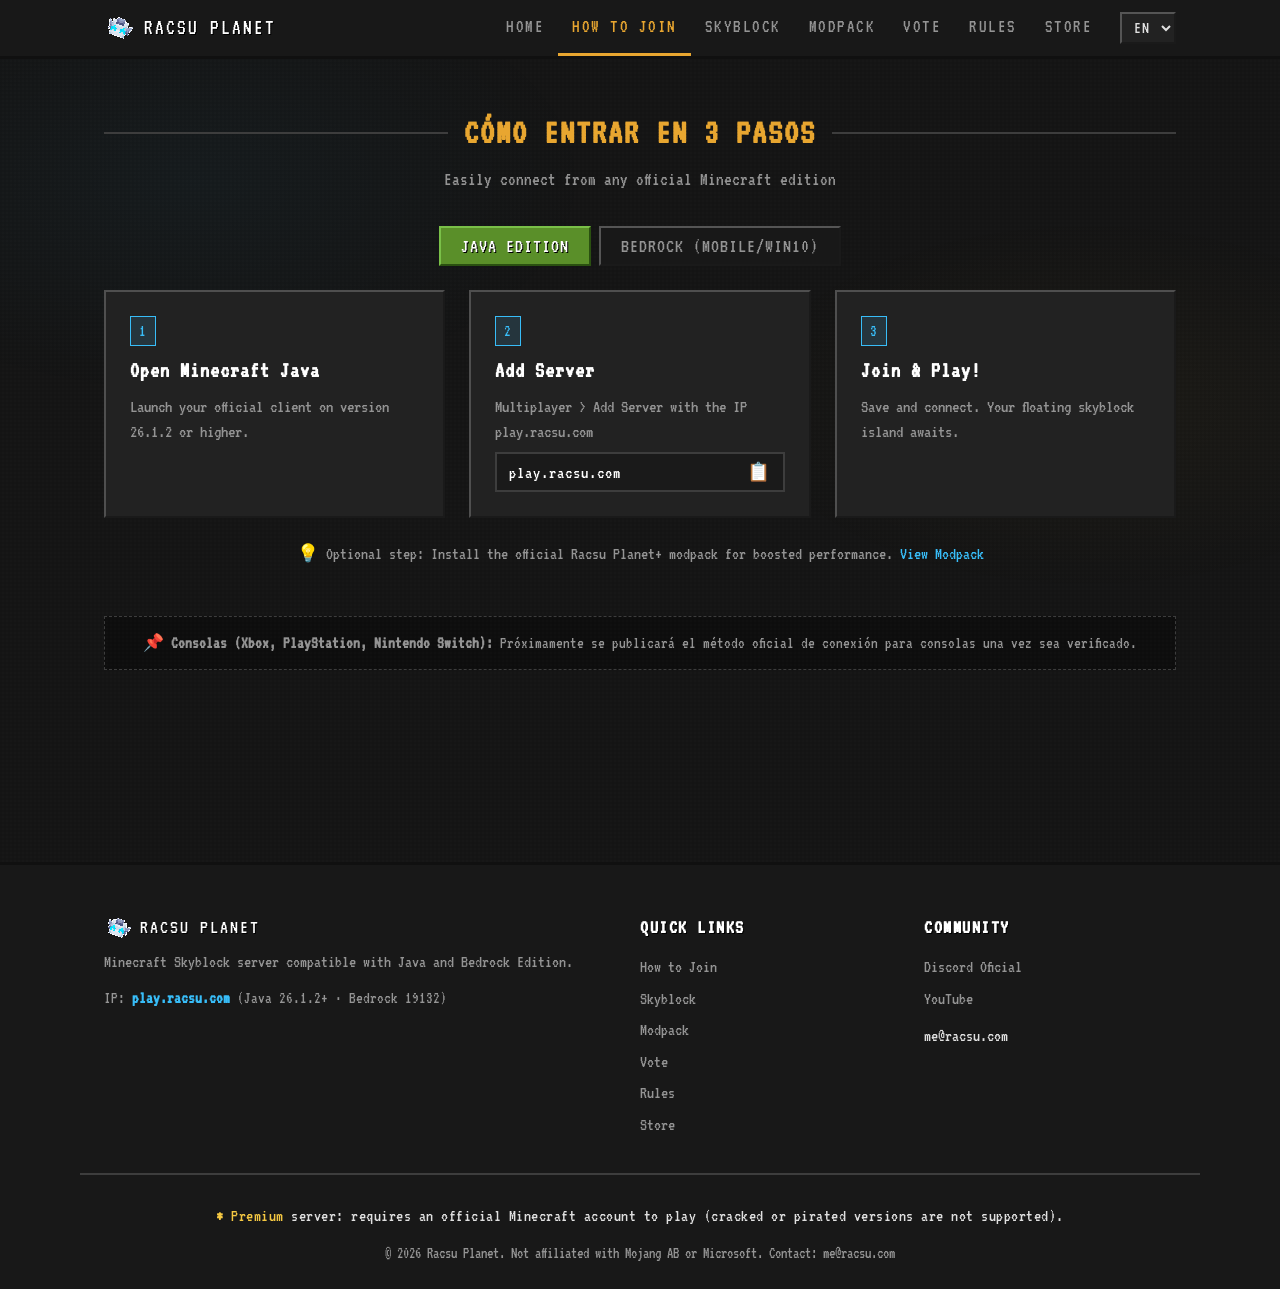
==== commit 9cb260e6: "refactor: consolidate Modrinth server CTA exclusively to voting page" ====
--- a/como-entrar/index.html
+++ b/como-entrar/index.html
@@ -153,7 +153,6 @@
         <h3 data-i18n="footer_community_title">Comunidad</h3>
         <a href="https://discord.racsu.com" target="_blank" rel="noopener noreferrer">Discord Oficial</a>
         <a href="https://www.youtube.com/@RacsuPlanet" target="_blank" rel="noopener noreferrer">YouTube</a>
-        <a href="https://modrinth.com/server/racsuplanet" target="_blank" rel="noopener noreferrer">Servidor en Modrinth</a>
         <a href="mailto:me@racsu.com" style="margin-top:6px; color:var(--ore-text);">me@racsu.com</a>
       </div>
     </div>
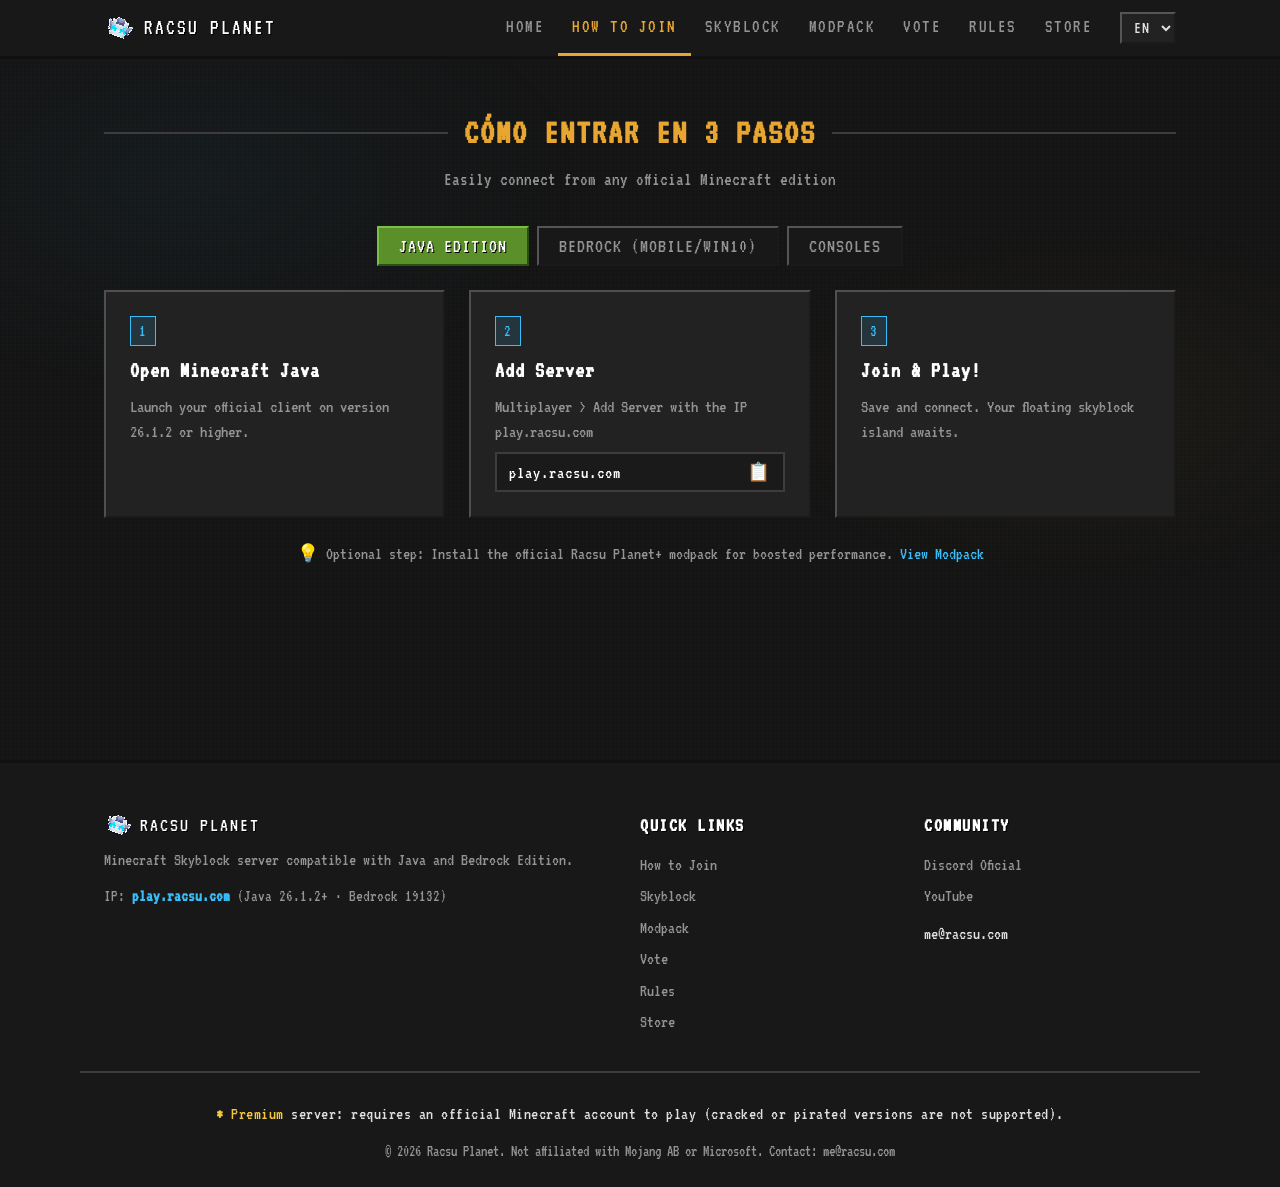
==== commit c09f3b1b: "feat(consolas): add 3-step console connection guide with BedrockTogether, troubleshooting, and i18n" ====
--- a/como-entrar/index.html
+++ b/como-entrar/index.html
@@ -60,59 +60,119 @@
     </header>
     <p class="section-subtitle" data-i18n="guide_subtitle">Conéctate fácilmente desde cualquier edición oficial de Minecraft</p>
 
-    <div class="guide-tabs">
-      <button class="tab-btn active" id="tab-btn-java" onclick="switchGuideTab('java')" data-i18n="guide_tab_java">Java Edition</button>
-      <button class="tab-btn" id="tab-btn-bedrock" onclick="switchGuideTab('bedrock')" data-i18n="guide_tab_bedrock">Bedrock (Móvil/Win10)</button>
+    <div class="guide-tabs" role="tablist" aria-label="Plataformas de conexión">
+      <button class="tab-btn active" id="tab-btn-java" onclick="switchGuideTab('java')" role="tab" aria-selected="true" aria-controls="guide-java-content" data-i18n="guide_tab_java">Java Edition</button>
+      <button class="tab-btn" id="tab-btn-bedrock" onclick="switchGuideTab('bedrock')" role="tab" aria-selected="false" aria-controls="guide-bedrock-content" data-i18n="guide_tab_bedrock">Bedrock (Móvil/Win10)</button>
+      <button class="tab-btn" id="tab-btn-console" onclick="switchGuideTab('console')" role="tab" aria-selected="false" aria-controls="guide-console-content" data-i18n="guide_tab_console">Consolas</button>
     </div>
 
     <!-- Java Steps -->
-    <div class="steps-grid" id="guide-java-content">
-      <div class="step-card">
-        <span class="step-badge">1</span>
-        <h3 data-i18n="guide_step1_java_title">Abre Minecraft Java</h3>
-        <p data-i18n="guide_step1_java_desc">Inicia tu cliente oficial en versión 26.1.2 o superior.</p>
-      </div>
-      <div class="step-card">
-        <span class="step-badge">2</span>
-        <h3 data-i18n="guide_step2_java_title">Añadir Servidor</h3>
-        <p data-i18n="guide_step2_java_desc">Multijugador > Añadir Servidor con la IP play.racsu.com</p>
-        <button class="copy-pill-btn" onclick="copyIP()" aria-label="Copiar IP play.racsu.com">
-          <span>play.racsu.com</span>
-          <span>📋</span>
-        </button>
-      </div>
-      <div class="step-card">
-        <span class="step-badge">3</span>
-        <h3 data-i18n="guide_step3_java_title">¡A Jugar!</h3>
-        <p data-i18n="guide_step3_java_desc">Guarda y conéctate. Tu isla flotante te espera.</p>
+    <div id="guide-java-content" role="tabpanel" aria-labelledby="tab-btn-java">
+      <div class="steps-grid">
+        <div class="step-card">
+          <span class="step-badge">1</span>
+          <h3 data-i18n="guide_step1_java_title">Abre Minecraft Java</h3>
+          <p data-i18n="guide_step1_java_desc">Inicia tu cliente oficial en versión 26.1.2 o superior.</p>
+        </div>
+        <div class="step-card">
+          <span class="step-badge">2</span>
+          <h3 data-i18n="guide_step2_java_title">Añadir Servidor</h3>
+          <p data-i18n="guide_step2_java_desc">Multijugador > Añadir Servidor con la IP play.racsu.com</p>
+          <button class="copy-pill-btn" onclick="copyIP()" aria-label="Copiar IP play.racsu.com">
+            <span>play.racsu.com</span>
+            <span>📋</span>
+          </button>
+        </div>
+        <div class="step-card">
+          <span class="step-badge">3</span>
+          <h3 data-i18n="guide_step3_java_title">¡A Jugar!</h3>
+          <p data-i18n="guide_step3_java_desc">Guarda y conéctate. Tu isla flotante te espera.</p>
+        </div>
       </div>
     </div>
 
     <!-- Bedrock Steps -->
-    <div class="steps-grid" id="guide-bedrock-content" style="display: none;">
-      <div class="step-card">
-        <span class="step-badge">1</span>
-        <h3 data-i18n="guide_step1_bedrock_title">Abre Minecraft Bedrock</h3>
-        <p data-i18n="guide_step1_bedrock_desc">Desde Windows 10/11, Android o iOS con cuenta oficial.</p>
-      </div>
-      <div class="step-card">
-        <span class="step-badge">2</span>
-        <h3 data-i18n="guide_step2_bedrock_title">Añadir a Servidores</h3>
-        <p data-i18n="guide_step2_bedrock_desc">Pestaña Servidores > Añadir Servidor con IP y puerto.</p>
-        <button class="copy-pill-btn" onclick="copyIP()" style="margin-bottom: 6px;">
-          <span>IP: play.racsu.com</span>
-          <span>📋</span>
-        </button>
-        <button class="copy-pill-btn" onclick="copyBedrockPort()">
-          <span>Puerto: <strong id="port-text">19132</strong></span>
-          <span>📋</span>
-        </button>
-      </div>
-      <div class="step-card">
-        <span class="step-badge">3</span>
-        <h3 data-i18n="guide_step3_bedrock_title">Conéctate</h3>
-        <p data-i18n="guide_step3_bedrock_desc">Presiona Jugar y comienza tu aventura en el cielo.</p>
-      </div>
+    <div id="guide-bedrock-content" role="tabpanel" aria-labelledby="tab-btn-bedrock" style="display: none;" hidden>
+      <div class="steps-grid">
+        <div class="step-card">
+          <span class="step-badge">1</span>
+          <h3 data-i18n="guide_step1_bedrock_title">Abre Minecraft Bedrock</h3>
+          <p data-i18n="guide_step1_bedrock_desc">Desde Windows 10/11, Android o iOS con cuenta oficial.</p>
+        </div>
+        <div class="step-card">
+          <span class="step-badge">2</span>
+          <h3 data-i18n="guide_step2_bedrock_title">Añadir a Servidores</h3>
+          <p data-i18n="guide_step2_bedrock_desc">Pestaña Servidores > Añadir Servidor con IP y puerto.</p>
+          <button class="copy-pill-btn" onclick="copyIP()" style="margin-bottom: 6px;" aria-label="Copiar IP play.racsu.com">
+            <span>IP: play.racsu.com</span>
+            <span>📋</span>
+          </button>
+          <button class="copy-pill-btn" onclick="copyBedrockPort()" aria-label="Copiar puerto 19132">
+            <span>Puerto: <strong id="port-text">19132</strong></span>
+            <span>📋</span>
+          </button>
+        </div>
+        <div class="step-card">
+          <span class="step-badge">3</span>
+          <h3 data-i18n="guide_step3_bedrock_title">Conéctate</h3>
+          <p data-i18n="guide_step3_bedrock_desc">Presiona Jugar y comienza tu aventura en el cielo.</p>
+        </div>
+      </div>
+    </div>
+
+    <!-- Consoles Steps (Xbox, PlayStation, Nintendo Switch) -->
+    <div id="guide-console-content" role="tabpanel" aria-labelledby="tab-btn-console" style="display: none;" hidden>
+      <div class="steps-grid">
+        <div class="step-card">
+          <span class="step-badge">1</span>
+          <h3 data-i18n="guide_step1_console_title">Instala BedrockTogether</h3>
+          <p data-i18n="guide_step1_console_desc">Descarga la app en tu móvil o tablet (Android o iOS) conectado a la misma red Wi-Fi que tu consola:</p>
+          <div style="display: flex; gap: var(--sp-2); margin-top: auto; padding-top: var(--sp-2); flex-wrap: wrap;">
+            <a href="https://play.google.com/store/apps/details?id=pl.extollite.bedrocktogether" target="_blank" rel="noopener noreferrer" class="mc-btn green" style="flex: 1; min-width: 110px; font-size: 1.05rem; text-align: center; padding: 6px 10px;">Google Play ➔</a>
+            <a href="https://apps.apple.com/app/bedrocktogether/id1534593376" target="_blank" rel="noopener noreferrer" class="mc-btn sky-btn" style="flex: 1; min-width: 110px; font-size: 1.05rem; text-align: center; padding: 6px 10px;">App Store ➔</a>
+          </div>
+        </div>
+        <div class="step-card">
+          <span class="step-badge">2</span>
+          <h3 data-i18n="guide_step2_console_title">Configura en la App</h3>
+          <p data-i18n="guide_step2_console_desc">Añade los datos de Racsu Planet y presiona el botón Run para iniciar la conexión LAN:</p>
+          <button class="copy-pill-btn" onclick="copyIP()" style="margin-bottom: 6px;" aria-label="Copiar IP play.racsu.com">
+            <span>IP: play.racsu.com</span>
+            <span>📋</span>
+          </button>
+          <button class="copy-pill-btn" onclick="copyBedrockPort()" aria-label="Copiar puerto 19132">
+            <span>Puerto: <strong>19132</strong></span>
+            <span>📋</span>
+          </button>
+        </div>
+        <div class="step-card">
+          <span class="step-badge">3</span>
+          <h3 data-i18n="guide_step3_console_title">Entra desde tu Consola</h3>
+          <p data-i18n="guide_step3_console_desc" data-i18n-html="true">Abre Minecraft en tu consola, entra a la pestaña <strong>Amigos</strong> y únete a Racsu Planet bajo <strong>Partidas LAN</strong>. ¡Mantén la app abierta!</p>
+        </div>
+      </div>
+
+      <p class="guide-disclaimer" data-i18n="console_thirdparty_notice">
+        ⚠️ Racsu Planet no está afiliado a esta app ni a sus desarrolladores. Es una herramienta de terceros; no ofrecemos soporte técnico para su funcionamiento, pero puedes preguntarnos en Discord.
+      </p>
+
+      <details class="guide-accordion">
+        <summary data-i18n="console_troubleshoot_title">🔧 Problemas comunes y soluciones</summary>
+        <ul>
+          <li data-i18n="console_troubleshoot_p1"><strong>Misma red Wi-Fi:</strong> La consola y el móvil deben estar en la misma red local (evita redes de invitados o aislamiento AP).</li>
+          <li data-i18n="console_troubleshoot_p2"><strong>Permiso en iOS (iPhone/iPad):</strong> Verifica en Ajustes > BedrockTogether que el permiso de Red local esté activado.</li>
+          <li data-i18n="console_troubleshoot_p3"><strong>Mantener app abierta:</strong> No cierres la app en tu teléfono mientras juegas; si se cierra, se perderá la conexión LAN.</li>
+          <li data-i18n="console_troubleshoot_p4"><strong>Suscripción online:</strong> Requiere suscripción activa según tu consola (Xbox Game Pass Core, PlayStation Plus o Nintendo Switch Online) y cuenta Microsoft.</li>
+          <li data-i18n="console_troubleshoot_p5"><strong>Si no aparece en la lista:</strong> Pulsa Stop y vuelve a pulsar Run en la app móvil, y espera unos segundos en la pestaña Amigos de la consola.</li>
+        </ul>
+      </details>
+
+      <details class="guide-accordion">
+        <summary data-i18n="console_dns_title">🌐 Otros métodos: Redirección DNS (BedrockConnect)</summary>
+        <div style="margin-top: var(--sp-2); line-height: 1.5;" data-i18n="console_dns_desc">
+          También puedes conectar cambiando la DNS primaria de tu consola por una IP pública de BedrockConnect (ej. 104.238.130.180). Al unirte a cualquier servidor destacado oficial se abrirá una lista para escribir play.racsu.com. Este método puede verse afectado si tu proveedor bloquea DNS externas, por lo que recomendamos BedrockTogether.
+        </div>
+      </details>
     </div>
 
     <!-- Discreet modpack tip -->
@@ -120,11 +180,6 @@
       💡 <span data-i18n="guide_modpack_tip">Paso opcional: Instala el modpack oficial Racsu Planet+ para optimizar tu rendimiento.</span>
       <a href="/modpack" data-i18n="guide_modpack_btn">Ver Modpack ➔</a>
     </p>
-
-    <!-- Notice about Consoles (TODO pending confirmation) -->
-    <div style="margin-top: var(--sp-6); padding: 14px 18px; background: rgba(0,0,0,0.3); border: 1px dashed var(--ore-border); font-size: 1.05rem; color: var(--ore-text-dim); text-align: center;">
-      📌 <strong>Consolas (Xbox, PlayStation, Nintendo Switch):</strong> Próximamente se publicará el método oficial de conexión para consolas una vez sea verificado.
-    </div>
   </main>
 
   <!-- ═══ FOOTER ═══ -->
--- a/assets/css/main.css
+++ b/assets/css/main.css
@@ -628,6 +628,7 @@
 .guide-tabs {
   display: flex;
   justify-content: center;
+  flex-wrap: wrap;
   gap: var(--sp-2);
   margin-bottom: var(--sp-4);
 }
@@ -746,6 +747,75 @@
 }
 .guide-subtip a:hover {
   text-decoration: underline;
+}
+
+.guide-accordion {
+  margin-top: var(--sp-4);
+  background: var(--ore-panel);
+  border: 2px solid var(--ore-border);
+  border-top-color: #555;
+  border-left-color: #555;
+  border-right-color: #1a1a1a;
+  border-bottom-color: #1a1a1a;
+  padding: var(--sp-3) var(--sp-4);
+  font-size: 1.12rem;
+  color: var(--ore-text-dim);
+  text-align: left;
+}
+
+.guide-accordion summary {
+  font-family: var(--font-pixel);
+  font-size: 1.25rem;
+  color: var(--ore-orange);
+  cursor: pointer;
+  letter-spacing: 1px;
+  user-select: none;
+  outline: none;
+}
+
+.guide-accordion summary:hover {
+  color: #fff;
+}
+
+.guide-accordion[open] summary {
+  margin-bottom: var(--sp-3);
+  border-bottom: 1px solid var(--ore-border);
+  padding-bottom: var(--sp-2);
+}
+
+.guide-accordion ul {
+  list-style: none;
+  padding: 0;
+  margin: 0;
+  display: flex;
+  flex-direction: column;
+  gap: var(--sp-2);
+}
+
+.guide-accordion li {
+  position: relative;
+  padding-left: 20px;
+  line-height: 1.5;
+}
+
+.guide-accordion li::before {
+  content: "•";
+  position: absolute;
+  left: 0;
+  color: var(--ore-orange);
+  font-size: 1.4rem;
+  line-height: 1;
+}
+
+.guide-disclaimer {
+  margin-top: var(--sp-4);
+  font-size: 1.05rem;
+  color: var(--ore-text-dim);
+  background: rgba(0, 0, 0, 0.25);
+  border: 1px dashed var(--ore-border);
+  padding: var(--sp-3);
+  line-height: 1.5;
+  text-align: center;
 }
 
 /* ─── 2. YOUTUBE TRAILER (FOCUSED & CENTERED) ─── */
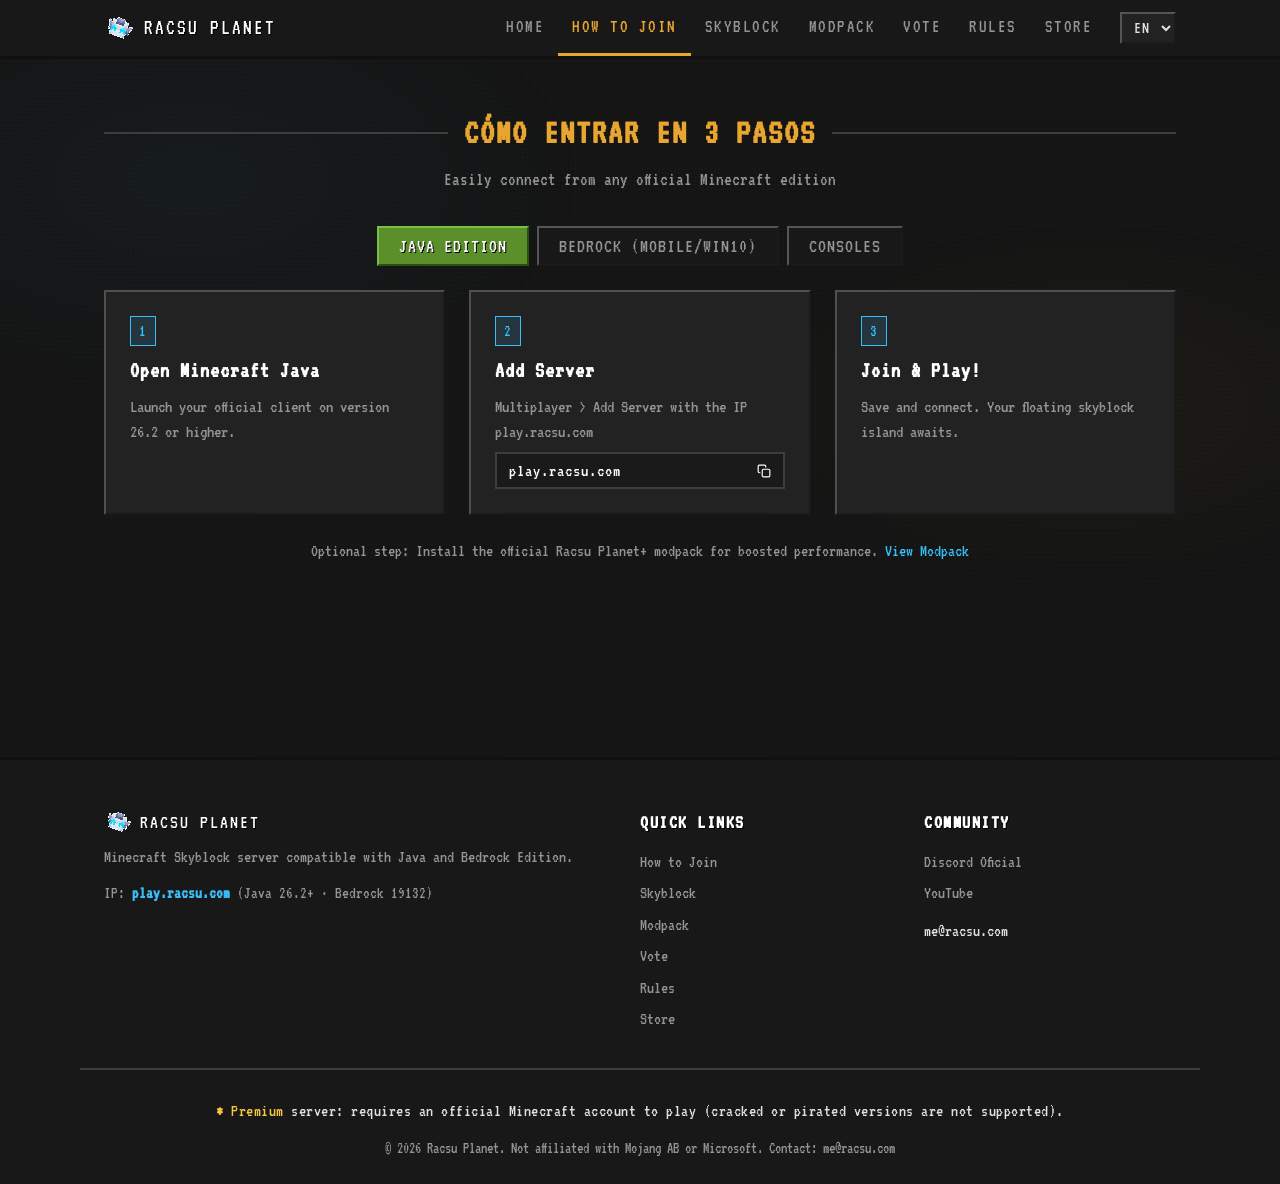
==== commit 924aabe7: "refactor: update version to 26.2+ and remove all emojis across the site" ====
--- a/como-entrar/index.html
+++ b/como-entrar/index.html
@@ -4,7 +4,7 @@
   <meta charset="UTF-8">
   <meta name="viewport" content="width=device-width, initial-scale=1.0">
   <title>Cómo Entrar a Racsu Planet | Guía Java & Bedrock</title>
-  <meta name="description" content="Guía paso a paso para jugar en Racsu Planet Skyblock en Minecraft Java Edition (26.1.2+) y Bedrock Edition (Puerto 19132).">
+  <meta name="description" content="Guía paso a paso para jugar en Racsu Planet Skyblock en Minecraft Java Edition (26.2+) y Bedrock Edition (Puerto 19132).">
   <link rel="canonical" href="https://racsu.com/como-entrar/">
   <link rel="icon" href="/resources/logo.png" type="image/png" sizes="32x32">
   <link rel="apple-touch-icon" href="/resources/logo.png">
@@ -61,7 +61,7 @@
     <p class="section-subtitle" data-i18n="guide_subtitle">Conéctate fácilmente desde cualquier edición oficial de Minecraft</p>
 
     <div class="guide-tabs" role="tablist" aria-label="Plataformas de conexión">
-      <button class="tab-btn active" id="tab-btn-java" onclick="switchGuideTab('java')" role="tab" aria-selected="true" aria-controls="guide-java-content" data-i18n="guide_tab_java">Java Edition</button>
+      <button class="tab-btn" id="tab-btn-java" onclick="switchGuideTab('java')" role="tab" aria-selected="false" aria-controls="guide-java-content" data-i18n="guide_tab_java">Java Edition</button>
       <button class="tab-btn" id="tab-btn-bedrock" onclick="switchGuideTab('bedrock')" role="tab" aria-selected="false" aria-controls="guide-bedrock-content" data-i18n="guide_tab_bedrock">Bedrock (Móvil/Win10)</button>
       <button class="tab-btn" id="tab-btn-console" onclick="switchGuideTab('console')" role="tab" aria-selected="false" aria-controls="guide-console-content" data-i18n="guide_tab_console">Consolas</button>
     </div>
@@ -72,7 +72,7 @@
         <div class="step-card">
           <span class="step-badge">1</span>
           <h3 data-i18n="guide_step1_java_title">Abre Minecraft Java</h3>
-          <p data-i18n="guide_step1_java_desc">Inicia tu cliente oficial en versión 26.1.2 o superior.</p>
+          <p data-i18n="guide_step1_java_desc">Inicia tu cliente oficial en versión 26.2 o superior.</p>
         </div>
         <div class="step-card">
           <span class="step-badge">2</span>
@@ -80,7 +80,7 @@
           <p data-i18n="guide_step2_java_desc">Multijugador > Añadir Servidor con la IP play.racsu.com</p>
           <button class="copy-pill-btn" onclick="copyIP()" aria-label="Copiar IP play.racsu.com">
             <span>play.racsu.com</span>
-            <span>📋</span>
+            <svg class="copy-icon" width="14" height="14" viewBox="0 0 24 24" fill="none" stroke="currentColor" stroke-width="2" stroke-linecap="round" stroke-linejoin="round" aria-hidden="true"><rect x="9" y="9" width="13" height="13" rx="2" ry="2"></rect><path d="M5 15H4a2 2 0 0 1-2-2V4a2 2 0 0 1 2-2h9a2 2 0 0 1 2 2v1"></path></svg>
           </button>
         </div>
         <div class="step-card">
@@ -105,11 +105,11 @@
           <p data-i18n="guide_step2_bedrock_desc">Pestaña Servidores > Añadir Servidor con IP y puerto.</p>
           <button class="copy-pill-btn" onclick="copyIP()" style="margin-bottom: 6px;" aria-label="Copiar IP play.racsu.com">
             <span>IP: play.racsu.com</span>
-            <span>📋</span>
+            <svg class="copy-icon" width="14" height="14" viewBox="0 0 24 24" fill="none" stroke="currentColor" stroke-width="2" stroke-linecap="round" stroke-linejoin="round" aria-hidden="true"><rect x="9" y="9" width="13" height="13" rx="2" ry="2"></rect><path d="M5 15H4a2 2 0 0 1-2-2V4a2 2 0 0 1 2-2h9a2 2 0 0 1 2 2v1"></path></svg>
           </button>
           <button class="copy-pill-btn" onclick="copyBedrockPort()" aria-label="Copiar puerto 19132">
             <span>Puerto: <strong id="port-text">19132</strong></span>
-            <span>📋</span>
+            <svg class="copy-icon" width="14" height="14" viewBox="0 0 24 24" fill="none" stroke="currentColor" stroke-width="2" stroke-linecap="round" stroke-linejoin="round" aria-hidden="true"><rect x="9" y="9" width="13" height="13" rx="2" ry="2"></rect><path d="M5 15H4a2 2 0 0 1-2-2V4a2 2 0 0 1 2-2h9a2 2 0 0 1 2 2v1"></path></svg>
           </button>
         </div>
         <div class="step-card">
@@ -128,8 +128,8 @@
           <h3 data-i18n="guide_step1_console_title">Instala BedrockTogether</h3>
           <p data-i18n="guide_step1_console_desc">Descarga la app en tu móvil o tablet (Android o iOS) conectado a la misma red Wi-Fi que tu consola:</p>
           <div style="display: flex; gap: var(--sp-2); margin-top: auto; padding-top: var(--sp-2); flex-wrap: wrap;">
-            <a href="https://play.google.com/store/apps/details?id=pl.extollite.bedrocktogether" target="_blank" rel="noopener noreferrer" class="mc-btn green" style="flex: 1; min-width: 110px; font-size: 1.05rem; text-align: center; padding: 6px 10px;">Google Play ➔</a>
-            <a href="https://apps.apple.com/app/bedrocktogether/id1534593376" target="_blank" rel="noopener noreferrer" class="mc-btn sky-btn" style="flex: 1; min-width: 110px; font-size: 1.05rem; text-align: center; padding: 6px 10px;">App Store ➔</a>
+            <a href="https://play.google.com/store/apps/details?id=pl.extollite.bedrocktogether" target="_blank" rel="noopener noreferrer" class="mc-btn green" style="flex: 1; min-width: 110px; font-size: 1.05rem; text-align: center; padding: 6px 10px;">Google Play →</a>
+            <a href="https://apps.apple.com/app/bedrocktogether/id1534593376" target="_blank" rel="noopener noreferrer" class="mc-btn sky-btn" style="flex: 1; min-width: 110px; font-size: 1.05rem; text-align: center; padding: 6px 10px;">App Store →</a>
           </div>
         </div>
         <div class="step-card">
@@ -138,11 +138,11 @@
           <p data-i18n="guide_step2_console_desc">Añade los datos de Racsu Planet y presiona el botón Run para iniciar la conexión LAN:</p>
           <button class="copy-pill-btn" onclick="copyIP()" style="margin-bottom: 6px;" aria-label="Copiar IP play.racsu.com">
             <span>IP: play.racsu.com</span>
-            <span>📋</span>
+            <svg class="copy-icon" width="14" height="14" viewBox="0 0 24 24" fill="none" stroke="currentColor" stroke-width="2" stroke-linecap="round" stroke-linejoin="round" aria-hidden="true"><rect x="9" y="9" width="13" height="13" rx="2" ry="2"></rect><path d="M5 15H4a2 2 0 0 1-2-2V4a2 2 0 0 1 2-2h9a2 2 0 0 1 2 2v1"></path></svg>
           </button>
           <button class="copy-pill-btn" onclick="copyBedrockPort()" aria-label="Copiar puerto 19132">
             <span>Puerto: <strong>19132</strong></span>
-            <span>📋</span>
+            <svg class="copy-icon" width="14" height="14" viewBox="0 0 24 24" fill="none" stroke="currentColor" stroke-width="2" stroke-linecap="round" stroke-linejoin="round" aria-hidden="true"><rect x="9" y="9" width="13" height="13" rx="2" ry="2"></rect><path d="M5 15H4a2 2 0 0 1-2-2V4a2 2 0 0 1 2-2h9a2 2 0 0 1 2 2v1"></path></svg>
           </button>
         </div>
         <div class="step-card">
@@ -153,11 +153,11 @@
       </div>
 
       <p class="guide-disclaimer" data-i18n="console_thirdparty_notice">
-        ⚠️ Racsu Planet no está afiliado a esta app ni a sus desarrolladores. Es una herramienta de terceros; no ofrecemos soporte técnico para su funcionamiento, pero puedes preguntarnos en Discord.
+        Racsu Planet no está afiliado a esta app ni a sus desarrolladores. Es una herramienta de terceros; no ofrecemos soporte técnico para su funcionamiento, pero puedes preguntarnos en Discord.
       </p>
 
       <details class="guide-accordion">
-        <summary data-i18n="console_troubleshoot_title">🔧 Problemas comunes y soluciones</summary>
+        <summary data-i18n="console_troubleshoot_title">Problemas comunes y soluciones</summary>
         <ul>
           <li data-i18n="console_troubleshoot_p1"><strong>Misma red Wi-Fi:</strong> La consola y el móvil deben estar en la misma red local (evita redes de invitados o aislamiento AP).</li>
           <li data-i18n="console_troubleshoot_p2"><strong>Permiso en iOS (iPhone/iPad):</strong> Verifica en Ajustes > BedrockTogether que el permiso de Red local esté activado.</li>
@@ -168,7 +168,7 @@
       </details>
 
       <details class="guide-accordion">
-        <summary data-i18n="console_dns_title">🌐 Otros métodos: Redirección DNS (BedrockConnect)</summary>
+        <summary data-i18n="console_dns_title">Otros métodos: Redirección DNS (BedrockConnect)</summary>
         <div style="margin-top: var(--sp-2); line-height: 1.5;" data-i18n="console_dns_desc">
           También puedes conectar cambiando la DNS primaria de tu consola por una IP pública de BedrockConnect (ej. 104.238.130.180). Al unirte a cualquier servidor destacado oficial se abrirá una lista para escribir play.racsu.com. Este método puede verse afectado si tu proveedor bloquea DNS externas, por lo que recomendamos BedrockTogether.
         </div>
@@ -177,8 +177,8 @@
 
     <!-- Discreet modpack tip -->
     <p class="guide-subtip">
-      💡 <span data-i18n="guide_modpack_tip">Paso opcional: Instala el modpack oficial Racsu Planet+ para optimizar tu rendimiento.</span>
-      <a href="/modpack" data-i18n="guide_modpack_btn">Ver Modpack ➔</a>
+      <span data-i18n="guide_modpack_tip">Paso opcional: Instala el modpack oficial Racsu Planet+ para optimizar tu rendimiento.</span>
+      <a href="/modpack" data-i18n="guide_modpack_btn">Ver Modpack →</a>
     </p>
   </main>
 
@@ -192,7 +192,7 @@
         </a>
         <p data-i18n="footer_brand_desc">Servidor de Minecraft Skyblock en español compatible con Java y Bedrock Edition.</p>
         <p style="color:var(--ore-text-dim); font-size:1.05rem; margin-top:4px;">
-          IP: <strong style="color:var(--ore-sky);">play.racsu.com</strong> (Java 26.1.2+ · Bedrock 19132)
+          IP: <strong style="color:var(--ore-sky);">play.racsu.com</strong> (Java 26.2+ · Bedrock 19132)
         </p>
       </div>
       <div class="footer-col">
--- a/assets/css/main.css
+++ b/assets/css/main.css
@@ -734,6 +734,12 @@
   color: var(--ore-gold);
 }
 
+.copy-icon {
+  flex-shrink: 0;
+  stroke: currentColor;
+  margin-left: 8px;
+}
+
 .guide-subtip {
   text-align: center;
   margin-top: var(--sp-4);
@@ -932,6 +938,10 @@
   margin-bottom: var(--sp-1);
 }
 
+.sky-card-icon svg {
+  display: block;
+}
+
 .sky-card h3 {
   font-size: 1.45rem;
   color: var(--ore-text-bright);
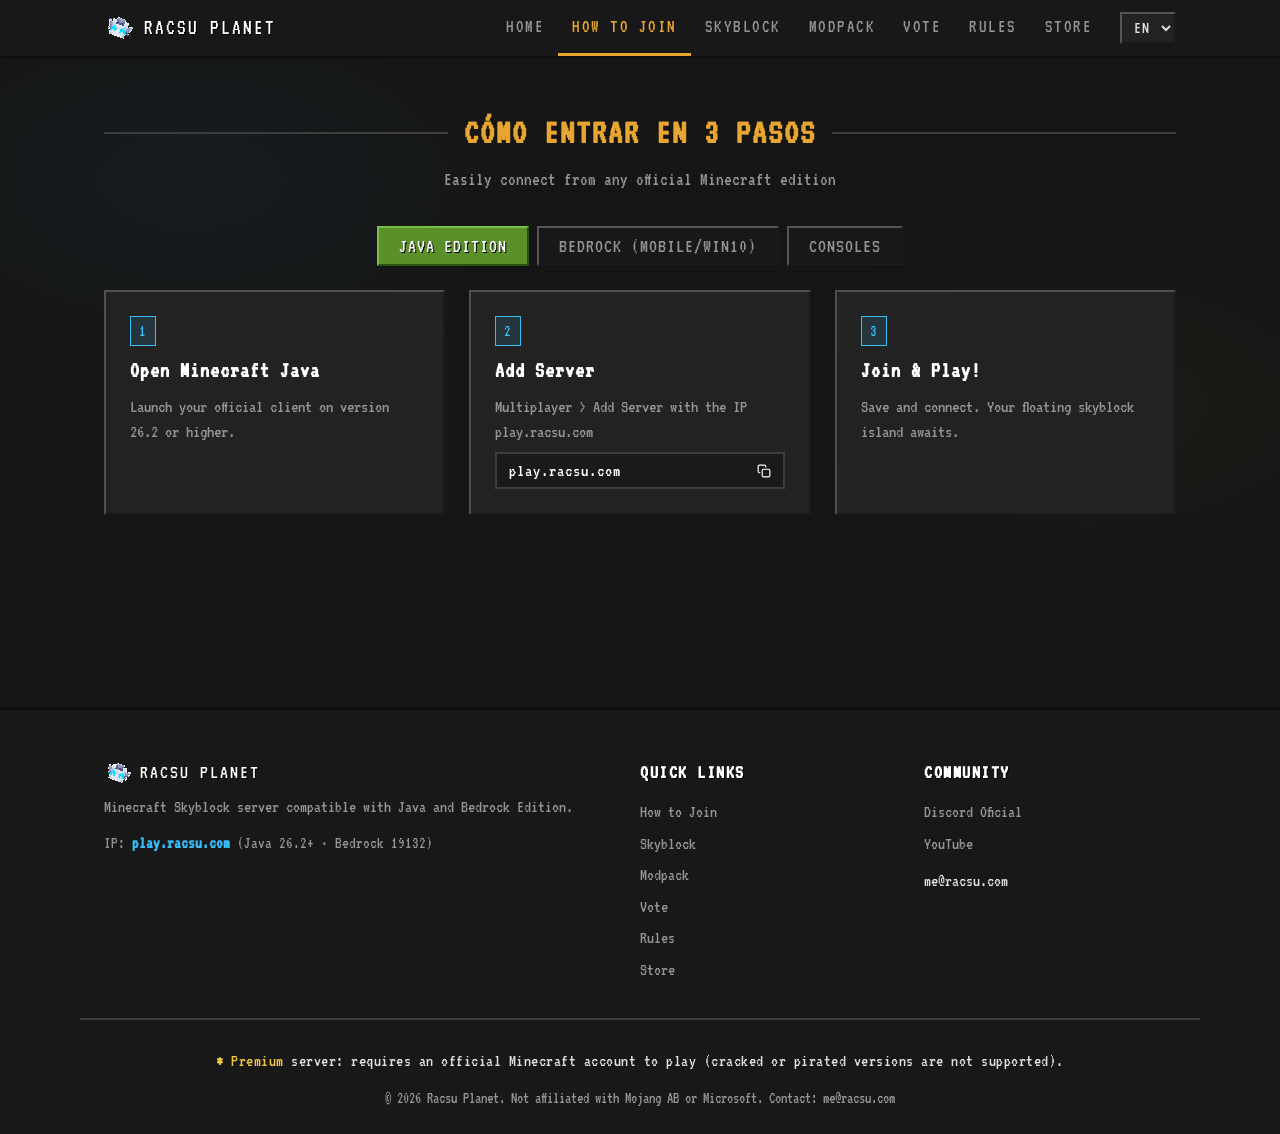
==== commit 7b97a52f: "refactor: remove optional modpack tip under how to join guide" ====
--- a/como-entrar/index.html
+++ b/como-entrar/index.html
@@ -174,12 +174,6 @@
         </div>
       </details>
     </div>
-
-    <!-- Discreet modpack tip -->
-    <p class="guide-subtip">
-      <span data-i18n="guide_modpack_tip">Paso opcional: Instala el modpack oficial Racsu Planet+ para optimizar tu rendimiento.</span>
-      <a href="/modpack" data-i18n="guide_modpack_btn">Ver Modpack →</a>
-    </p>
   </main>
 
   <!-- ═══ FOOTER ═══ -->
--- a/assets/css/main.css
+++ b/assets/css/main.css
@@ -740,20 +740,6 @@
   margin-left: 8px;
 }
 
-.guide-subtip {
-  text-align: center;
-  margin-top: var(--sp-4);
-  font-size: 1.1rem;
-  color: var(--ore-text-dim);
-}
-
-.guide-subtip a {
-  color: var(--ore-sky);
-  text-decoration: none;
-}
-.guide-subtip a:hover {
-  text-decoration: underline;
-}
 
 .guide-accordion {
   margin-top: var(--sp-4);
